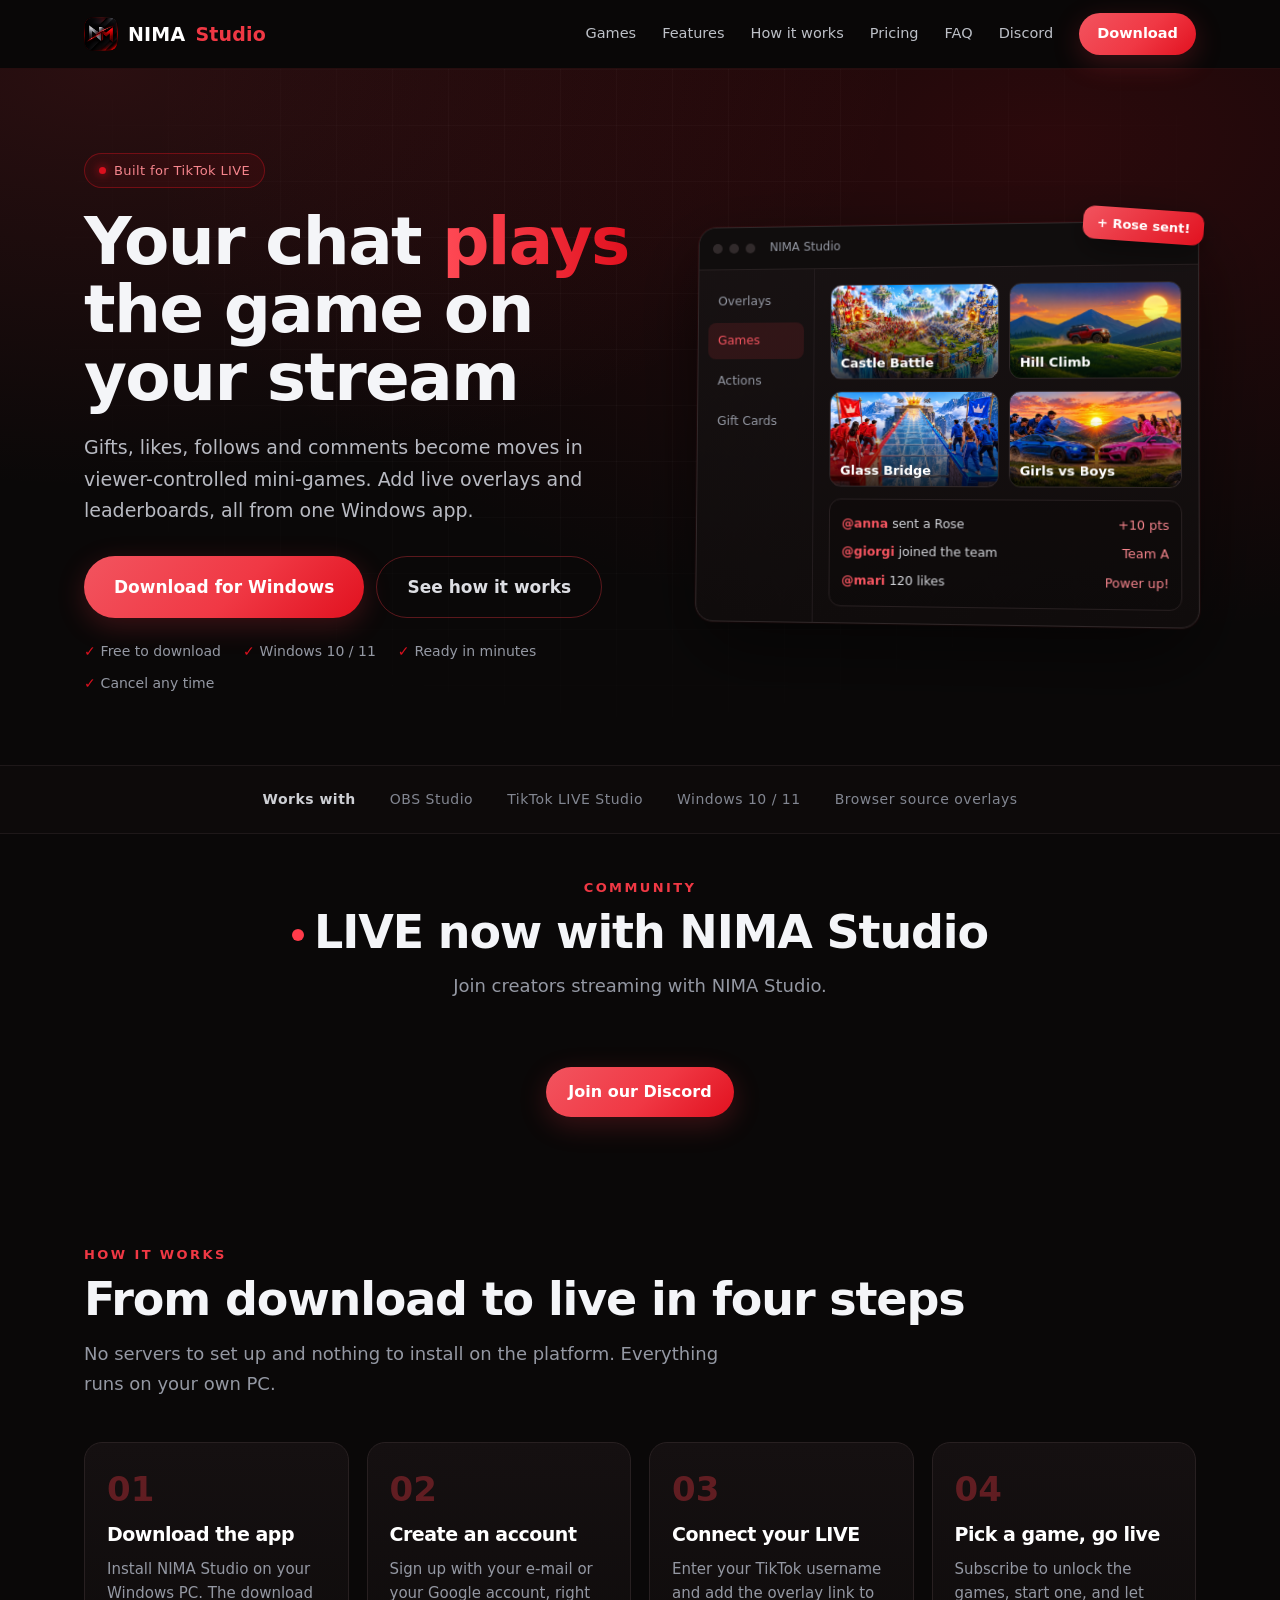
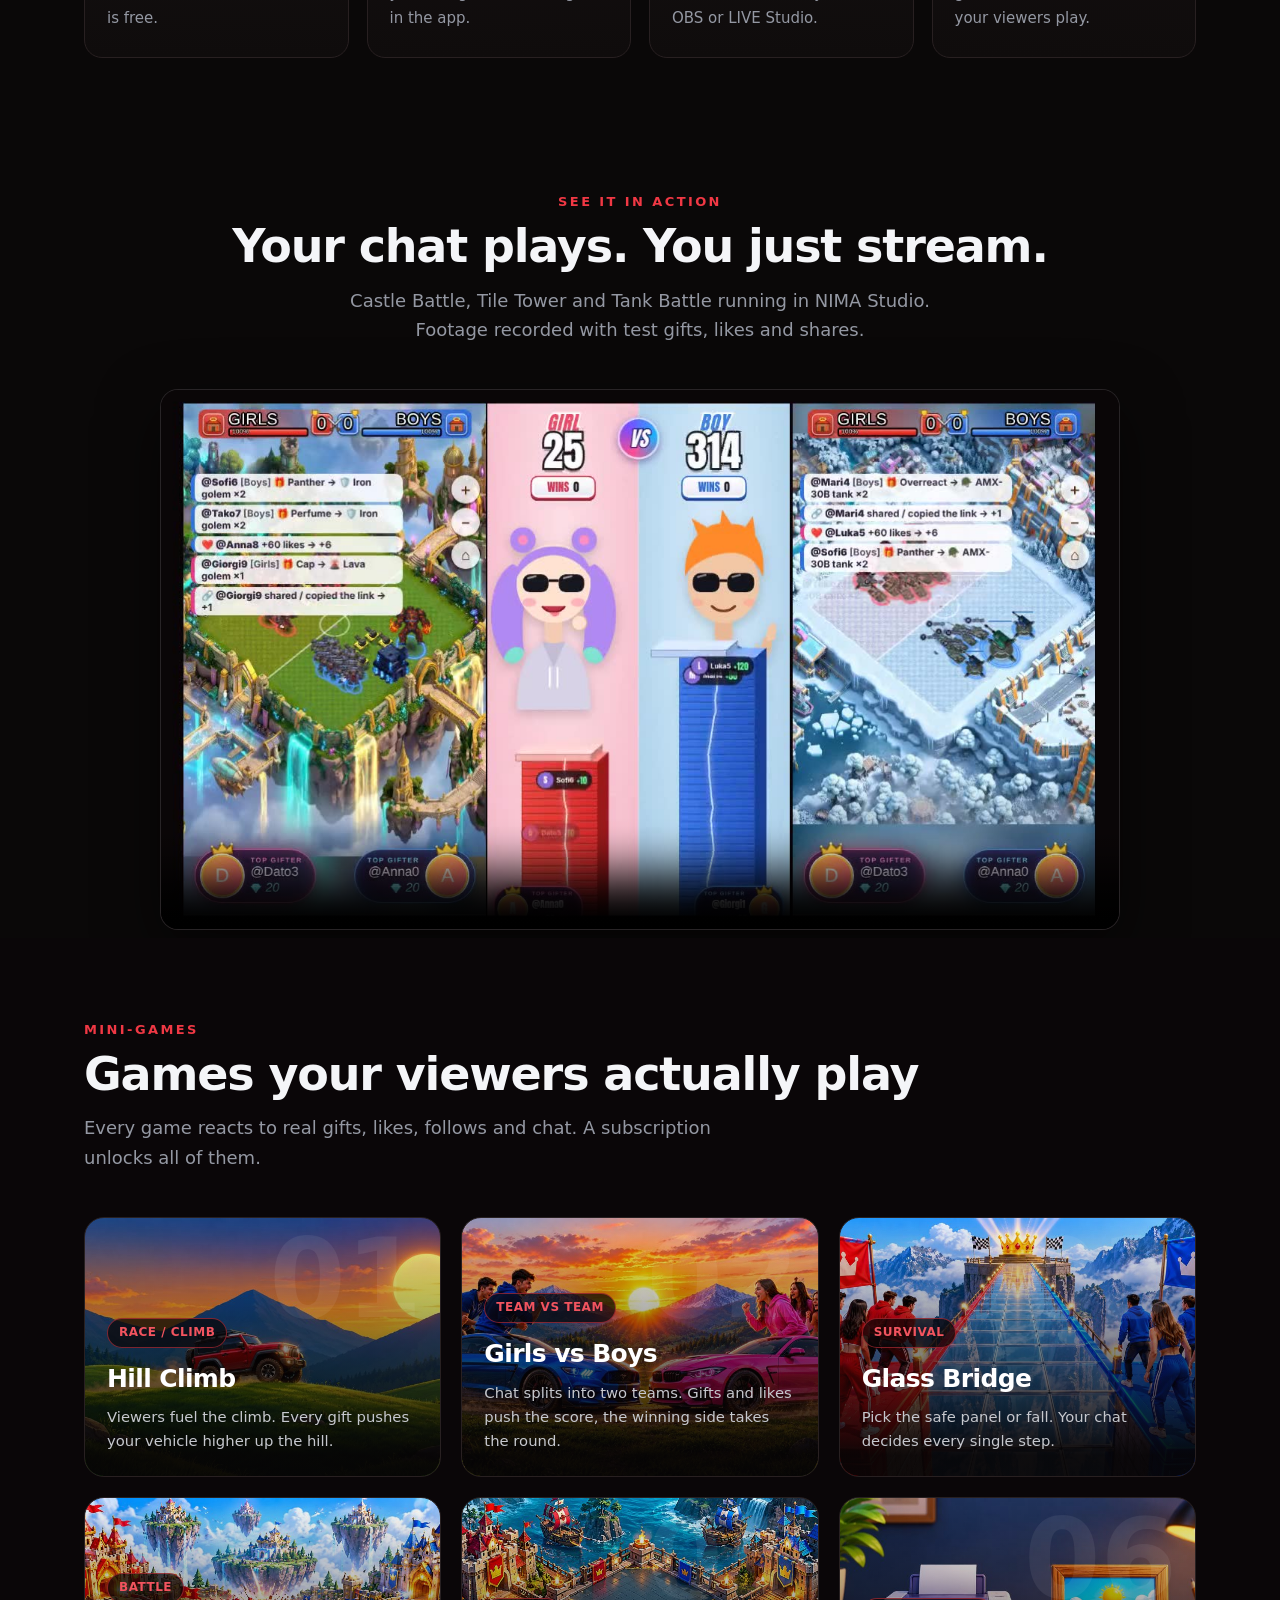
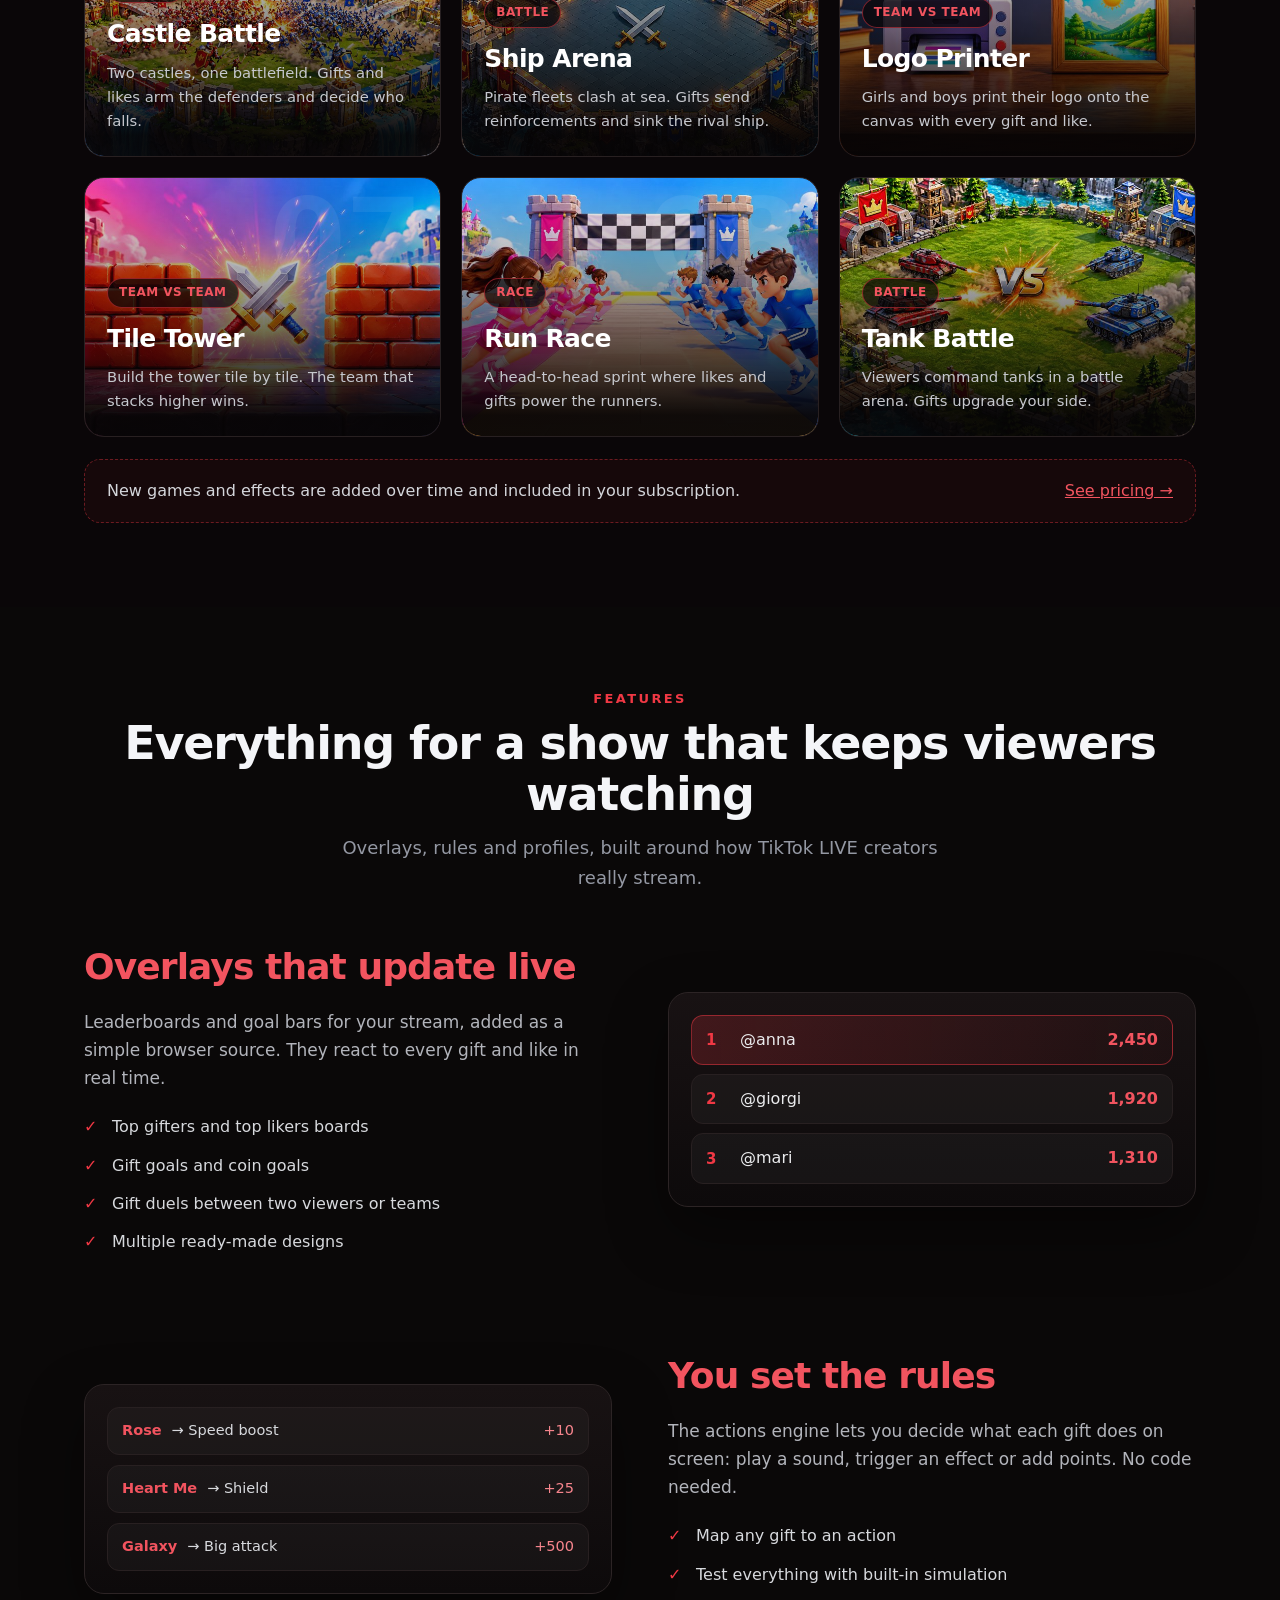
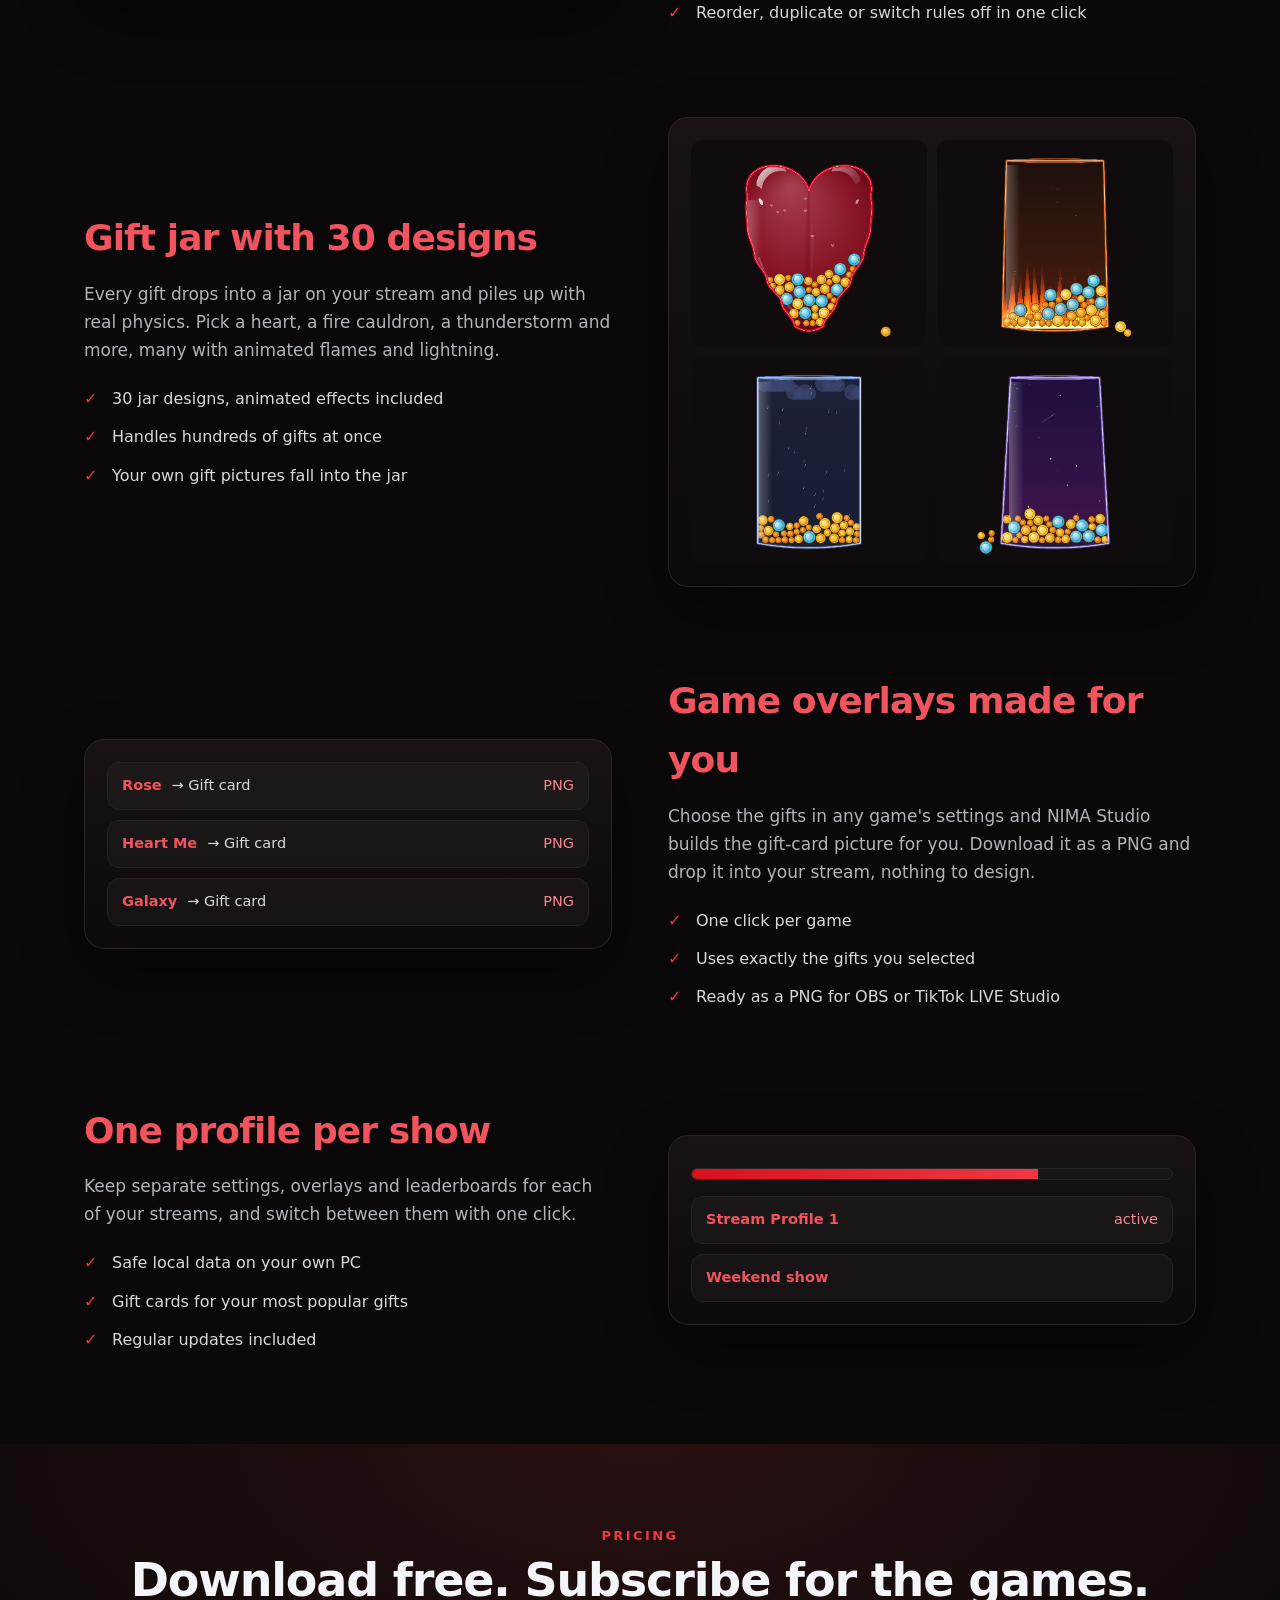
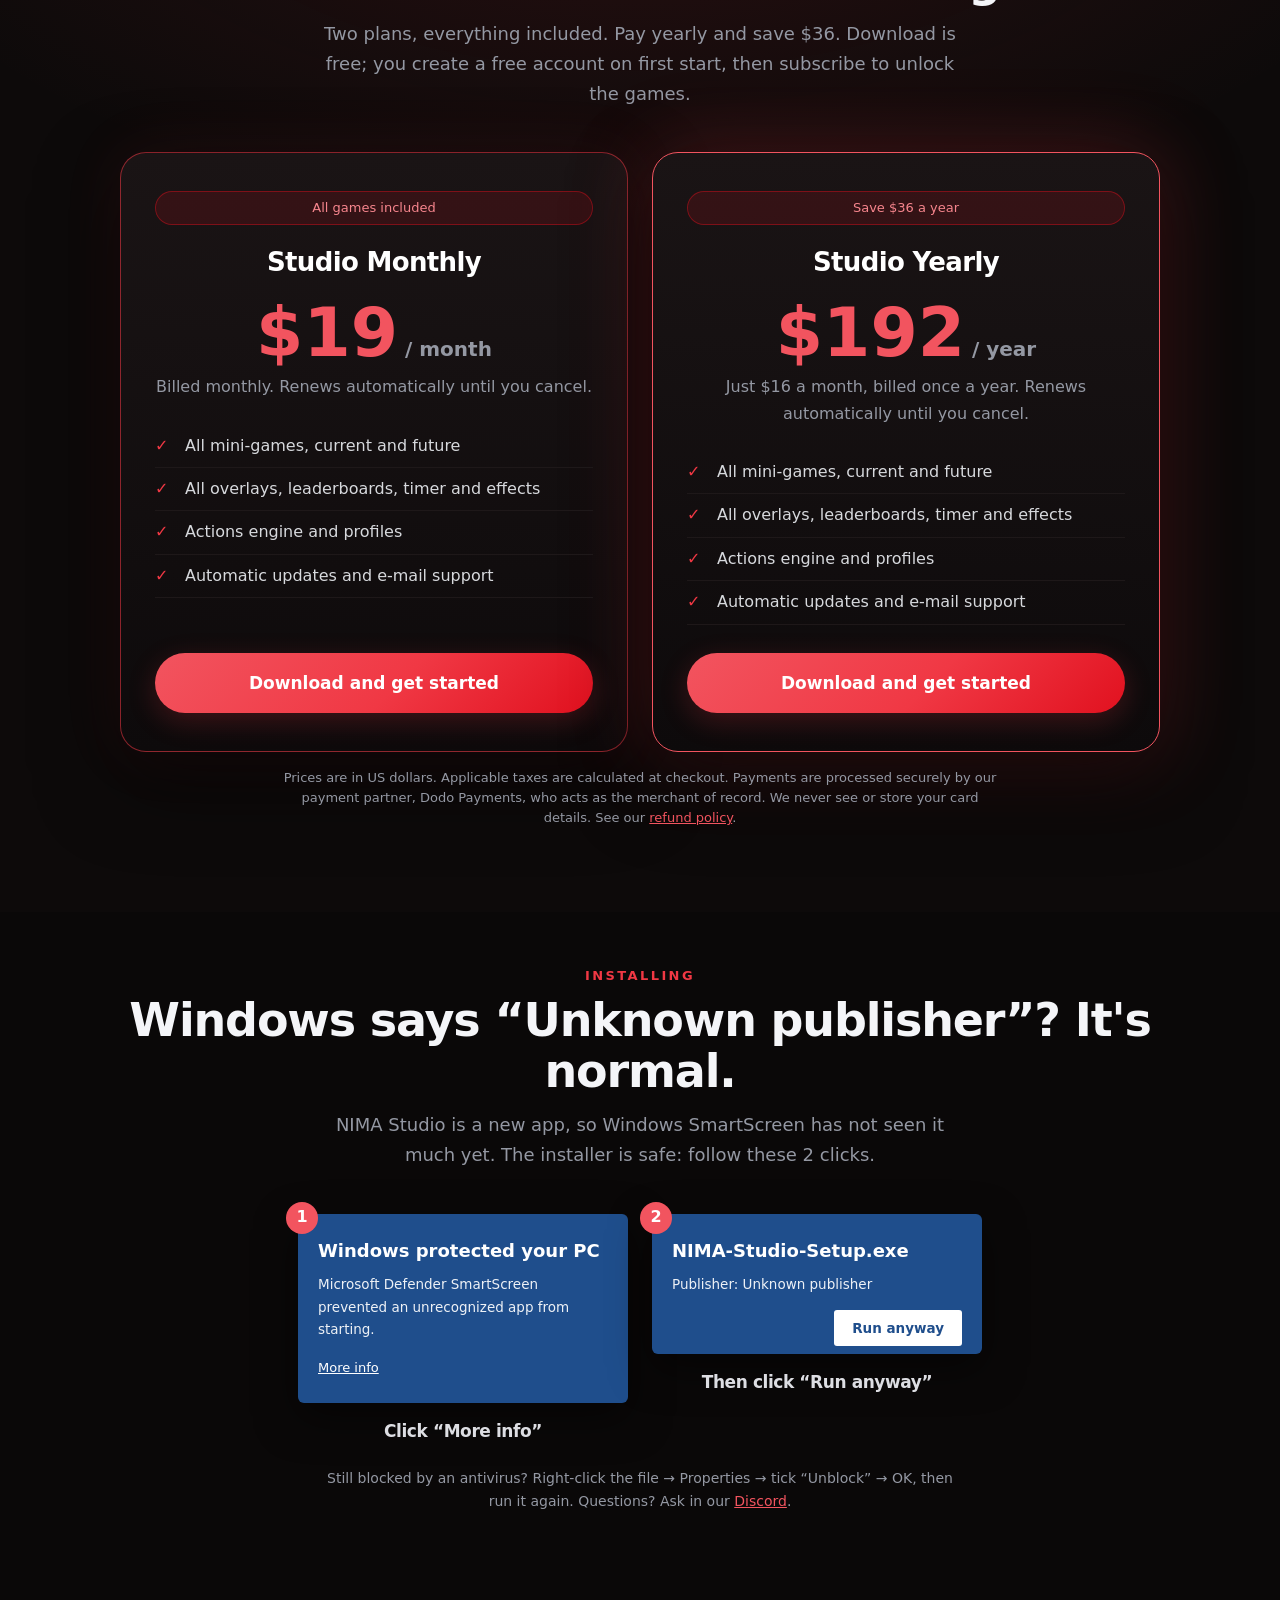
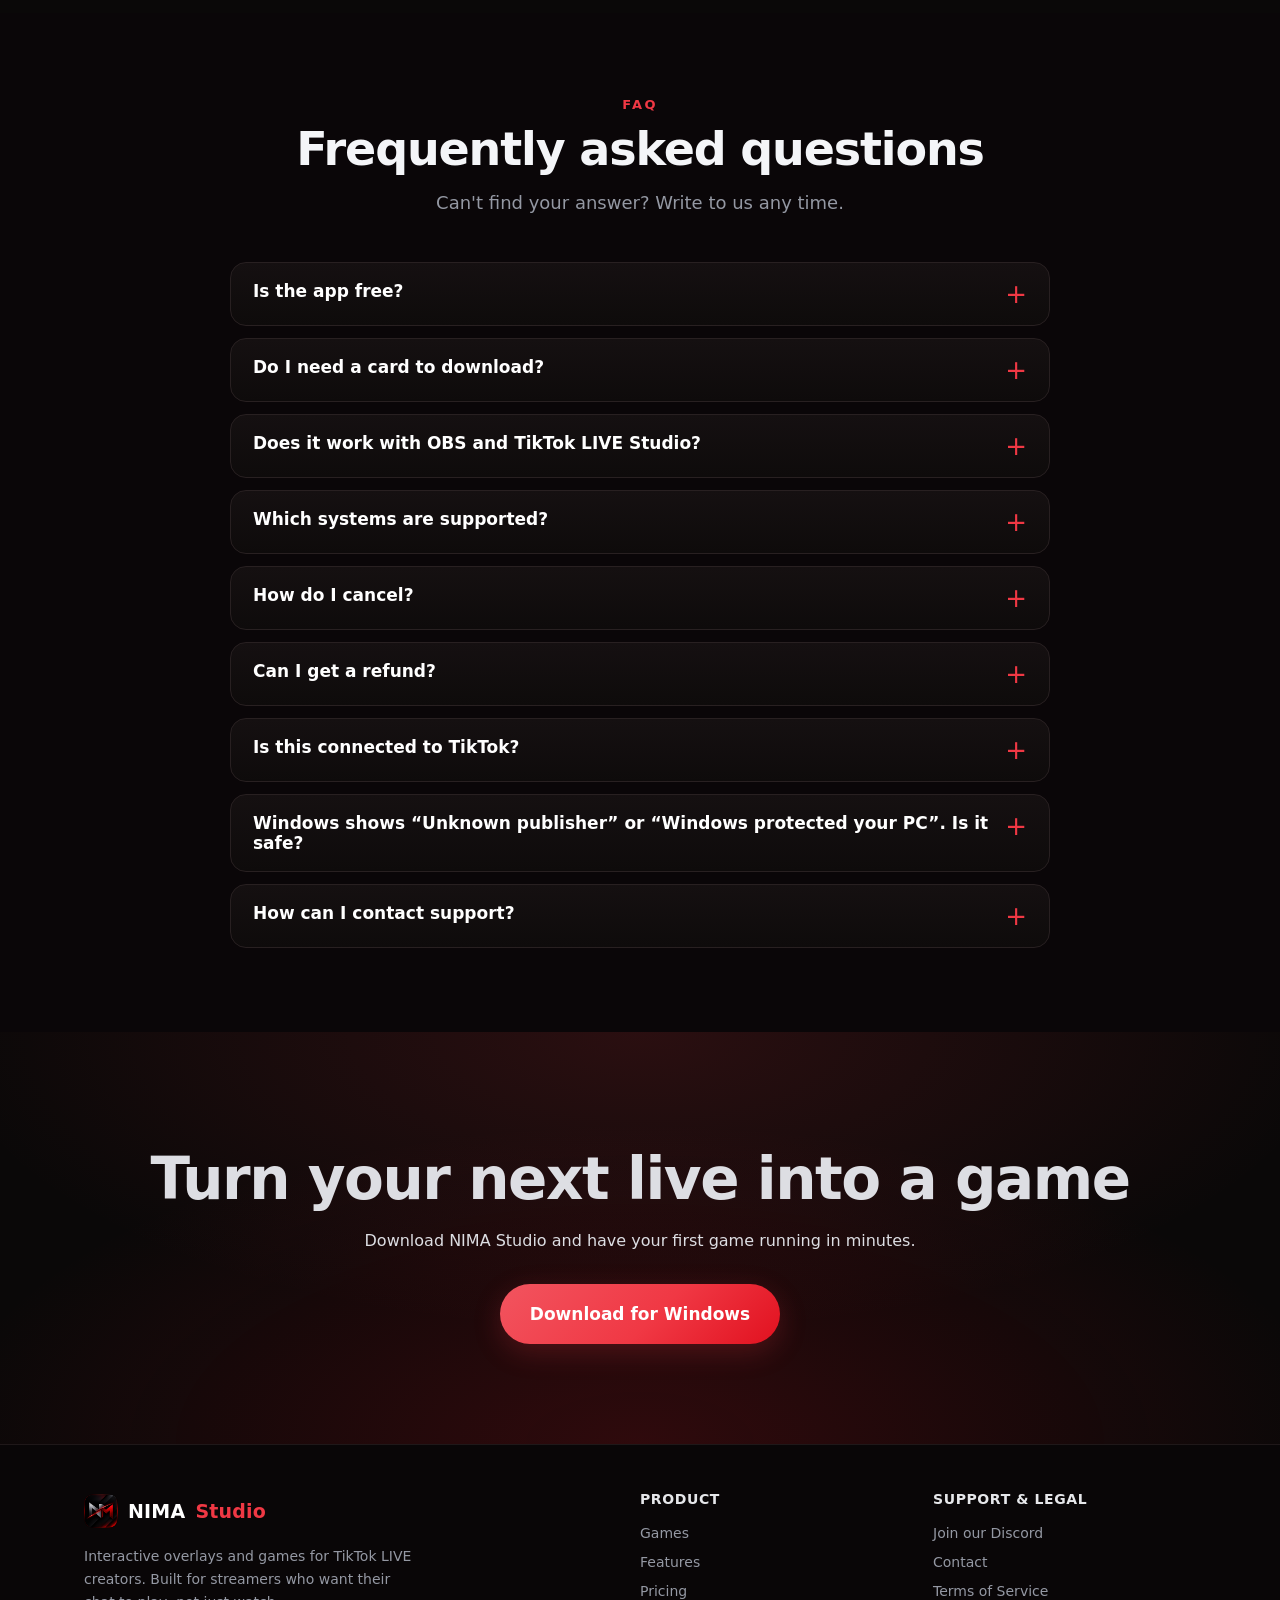
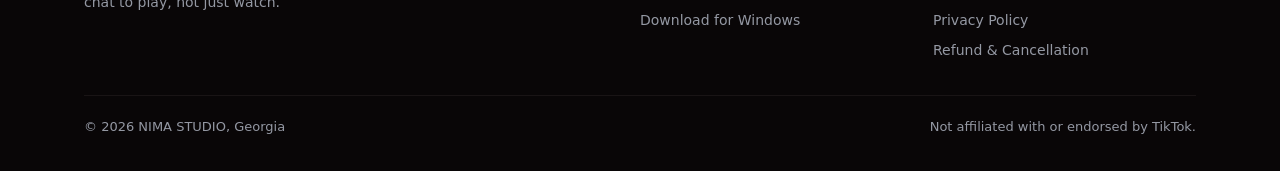
==== index.html @ 59c121f3 "Initial site Co-Authored-By: Claude Sonnet 5.5 <noreply@anthropic.com> Claude-Session: https://claud" ====
<!doctype html><html lang="en"><head><meta charset="utf-8"><meta name="viewport" content="width=device-width,initial-scale=1"><title>NIMA Studio – Interactive games and overlays for TikTok LIVE</title><link rel="icon" type="image/png" sizes="32x32" href="img/favicon-32.png"><link rel="apple-touch-icon" href="img/apple-touch-icon.png"><meta property="og:image" content="https://nima-studio.live/img/logo.png"><meta name="description" content="NIMA Studio is a Windows app for TikTok LIVE creators: viewer-controlled mini-games, stream overlays and an actions engine. Free to download, $19 per month or $192 per year for the games."><meta property="og:type" content="website"><meta property="og:url" content="https://nima-studio.live/"><meta name="twitter:card" content="summary_large_image"><link rel="canonical" href="https://nima-studio.live/"><meta property="og:title" content="NIMA Studio – Interactive games for TikTok LIVE"><meta property="og:description" content="Your chat controls the game. Mini-games, overlays and actions for TikTok LIVE."><link rel="stylesheet" href="style.css"></head><body>
<header class="top"><div class="wrap"><a class="brand" href="index.html"><img class="blogo" src="img/logo.png" alt="NIMA Studio">NIMA <b>Studio</b></a><nav><a href="index.html#games">Games</a><a href="index.html#features">Features</a><a href="index.html#how">How it works</a><a href="index.html#pricing">Pricing</a><a href="index.html#faq">FAQ</a><a href="https://discord.gg/Aeg2qDbS" target="_blank" rel="noopener">Discord</a><a class="cta" href="download/NIMA-Studio-Setup.exe" download>Download</a></nav></div></header>
<div class="hero"><div class="wrap"><div><span class="eyebrow">Built for TikTok LIVE</span><h1>Your chat <em>plays</em> the game on your stream</h1><p class="lead">Gifts, likes, follows and comments become moves in viewer-controlled mini-games. Add live overlays and leaderboards, all from one Windows app.</p><div class="ctas"><a class="btn lg" href="download/NIMA-Studio-Setup.exe" download>Download for Windows</a><a class="btn ghost lg" href="#how">See how it works</a></div><div class="trust"><span>Free to download</span><span>Windows 10 / 11</span><span>Ready in minutes</span><span>Cancel any time</span></div></div>
<div style="position:relative"><span class="float">+ Rose sent!</span><div class="mock"><div class="bar"><b></b><b></b><b></b><span>NIMA Studio</span></div><div class="body"><div class="side"><div>Overlays</div><div class="on">Games</div><div>Actions</div><div>Gift Cards</div></div><div class="main"><div class="row"><div class="g" style="background-image:url(img/card_castle.jpg)"><span>Castle Battle</span></div><div class="g" style="background-image:url(img/card_hill.jpg)"><span>Hill Climb</span></div></div><div class="row"><div class="g" style="background-image:url(img/card_glass.jpg)"><span>Glass Bridge</span></div><div class="g" style="background-image:url(img/card_gvb.jpg)"><span>Girls vs Boys</span></div></div><div class="feed"><p><span><b>@anna</b> sent a Rose</span><em>+10 pts</em></p><p><span><b>@giorgi</b> joined the team</span><em>Team A</em></p><p><span><b>@mari</b> 120 likes</span><em>Power up!</em></p></div></div></div></div></div></div></div>
<div class="strip"><div class="wrap"><b>Works with</b><span>OBS Studio</span><span>TikTok LIVE Studio</span><span>Windows 10 / 11</span><span>Browser source overlays</span></div></div>
<section id="live" style="padding:46px 0"><div class="wrap center"><div class="kick">Community</div><h2><span class="ldot"></span>LIVE now with NIMA Studio</h2><p class="sub" id="liveSum">Checking who is streaming…</p><div class="lvlist" id="liveList"></div><a class="btn" href="https://discord.gg/Aeg2qDbS" target="_blank" rel="noopener" style="margin-top:22px">Join our Discord</a></div></section>
<script>(function(){var A='https://nima-api.netlify.app/api/live',S=document.getElementById('liveSum'),L=document.getElementById('liveList');function esc(t){return String(t).replace(/[&<>"]/g,function(c){return{'&':'&amp;','<':'&lt;','>':'&gt;','"':'&quot;'}[c]})}
function load(){fetch(A).then(function(r){return r.json()}).then(function(j){if(!j||!j.ok)throw 0;var n=j.count;S.textContent=n?(n+(n==1?' streamer is':' streamers are')+' LIVE right now · '+j.viewers.toLocaleString()+' viewers watching'):'Nobody is live at this moment. Be the first!';L.innerHTML=j.streamers.map(function(s){return '<a class="lv" target="_blank" rel="noopener" href="https://www.tiktok.com/@'+encodeURIComponent(s.name)+'/live"><b>@'+esc(s.name)+'</b><span><i></i>'+s.viewers.toLocaleString()+' watching</span><em>Watch LIVE →</em></a>'}).join('')}).catch(function(){S.textContent='Join creators streaming with NIMA Studio.';L.innerHTML=''})}
load();setInterval(load,60000)})();</script>
<section id="how"><div class="wrap"><div class="kick">How it works</div><h2>From download to live in four steps</h2><p class="sub">No servers to set up and nothing to install on the platform. Everything runs on your own PC.</p><div class="steps"><div class="step"><h3>Download the app</h3><p>Install NIMA Studio on your Windows PC. The download is free.</p></div><div class="step"><h3>Create an account</h3><p>Sign up with your e-mail or your Google account, right in the app.</p></div><div class="step"><h3>Connect your LIVE</h3><p>Enter your TikTok username and add the overlay link to OBS or LIVE Studio.</p></div><div class="step"><h3>Pick a game, go live</h3><p>Subscribe to unlock the games, start one, and let your viewers play.</p></div></div></div></section>
<section id="demo" style="padding:52px 0 8px"><div class="wrap center"><div class="kick">See it in action</div><h2>Your chat plays. You just stream.</h2><p class="sub">Castle Battle, Tile Tower and Tank Battle running in NIMA Studio. Footage recorded with test gifts, likes and shares.</p>
<div class="demov"><video id="demoV" muted loop playsinline preload="none" poster="img/demo_poster.jpg" aria-label="NIMA Studio games in action"><source src="img/demo.mp4" type="video/mp4"></video></div></div></section>
<script>(function(){var v=document.getElementById('demoV');if(!v)return;if(!('IntersectionObserver' in window)){v.controls=true;return}
var io=new IntersectionObserver(function(e){e.forEach(function(x){if(x.isIntersecting){v.play().catch(function(){v.controls=true})}else v.pause()})},{threshold:.35});io.observe(v)})();</script>
<section id="games" style="background:#0a0608"><div class="wrap"><div class="kick">Mini-games</div><h2>Games your viewers actually play</h2><p class="sub">Every game reacts to real gifts, likes, follows and chat. A subscription unlocks all of them.</p><div class="games"><article class="game" style="background-image:url(img/card_hill.jpg)"><span class="big">01</span><div class="in"><span class="tag">RACE / CLIMB</span><h3>Hill Climb</h3><p>Viewers fuel the climb. Every gift pushes your vehicle higher up the hill.</p></div></article><article class="game" style="background-image:url(img/card_gvb.jpg)"><span class="big">02</span><div class="in"><span class="tag">TEAM VS TEAM</span><h3>Girls vs Boys</h3><p>Chat splits into two teams. Gifts and likes push the score, the winning side takes the round.</p></div></article><article class="game" style="background-image:url(img/card_glass.jpg)"><span class="big">03</span><div class="in"><span class="tag">SURVIVAL</span><h3>Glass Bridge</h3><p>Pick the safe panel or fall. Your chat decides every single step.</p></div></article><article class="game" style="background-image:url(img/card_castle.jpg)"><span class="big">04</span><div class="in"><span class="tag">BATTLE</span><h3>Castle Battle</h3><p>Two castles, one battlefield. Gifts and likes arm the defenders and decide who falls.</p></div></article><article class="game" style="background-image:url(img/card_ship.jpg)"><span class="big">05</span><div class="in"><span class="tag">BATTLE</span><h3>Ship Arena</h3><p>Pirate fleets clash at sea. Gifts send reinforcements and sink the rival ship.</p></div></article><article class="game" style="background-image:url(img/card_printer.jpg)"><span class="big">06</span><div class="in"><span class="tag">TEAM VS TEAM</span><h3>Logo Printer</h3><p>Girls and boys print their logo onto the canvas with every gift and like.</p></div></article><article class="game" style="background-image:url(img/card_tile.jpg)"><span class="big">07</span><div class="in"><span class="tag">TEAM VS TEAM</span><h3>Tile Tower</h3><p>Build the tower tile by tile. The team that stacks higher wins.</p></div></article><article class="game" style="background-image:url(img/card_run.jpg)"><span class="big">08</span><div class="in"><span class="tag">RACE</span><h3>Run Race</h3><p>A head-to-head sprint where likes and gifts power the runners.</p></div></article><article class="game" style="background-image:url(img/card_tank.jpg)"><span class="big">09</span><div class="in"><span class="tag">BATTLE</span><h3>Tank Battle</h3><p>Viewers command tanks in a battle arena. Gifts upgrade your side.</p></div></article></div><div class="note-b"><span>New games and effects are added over time and included in your subscription.</span><a href="#pricing">See pricing →</a></div></div></section>
<section id="features"><div class="wrap"><div class="center"><div class="kick">Features</div><h2>Everything for a show that keeps viewers watching</h2><p class="sub">Overlays, rules and profiles, built around how TikTok LIVE creators really stream.</p></div>
<div class="split"><div><h3>Overlays that update live</h3><p>Leaderboards and goal bars for your stream, added as a simple browser source. They react to every gift and like in real time.</p><ul class="ticks"><li>Top gifters and top likers boards</li><li>Gift goals and coin goals</li><li>Gift duels between two viewers or teams</li><li>Multiple ready-made designs</li></ul></div><div class="vis"><div class="lb"><div><i>1</i><span>@anna</span><b>2,450</b></div><div><i>2</i><span>@giorgi</span><b>1,920</b></div><div><i>3</i><span>@mari</span><b>1,310</b></div></div></div></div>
<div class="split rev"><div><h3>You set the rules</h3><p>The actions engine lets you decide what each gift does on screen: play a sound, trigger an effect or add points. No code needed.</p><ul class="ticks"><li>Map any gift to an action</li><li>Test everything with built-in simulation</li><li>Reorder, duplicate or switch rules off in one click</li></ul></div><div class="vis"><div class="rules"><div><em>Rose</em> → Speed boost<u>+10</u></div><div><em>Heart Me</em> → Shield<u>+25</u></div><div><em>Galaxy</em> → Big attack<u>+500</u></div></div></div></div>
<div class="split"><div><h3>Gift jar with 30 designs</h3><p>Every gift drops into a jar on your stream and piles up with real physics. Pick a heart, a fire cauldron, a thunderstorm and more, many with animated flames and lightning.</p><ul class="ticks"><li>30 jar designs, animated effects included</li><li>Handles hundreds of gifts at once</li><li>Your own gift pictures fall into the jar</li></ul></div><div class="vis"><div class="jars"><img src="img/jar_heart.png" alt="Heart gift jar"><img src="img/jar_inferno.png" alt="Inferno gift jar"><img src="img/jar_storm.png" alt="Thunderstorm gift jar"><img src="img/jar_galaxy.png" alt="Galaxy gift jar"></div></div></div>
<div class="split rev"><div><h3>Game overlays made for you</h3><p>Choose the gifts in any game's settings and NIMA Studio builds the gift-card picture for you. Download it as a PNG and drop it into your stream, nothing to design.</p><ul class="ticks"><li>One click per game</li><li>Uses exactly the gifts you selected</li><li>Ready as a PNG for OBS or TikTok LIVE Studio</li></ul></div><div class="vis"><div class="rules"><div><em>Rose</em> → Gift card<u>PNG</u></div><div><em>Heart Me</em> → Gift card<u>PNG</u></div><div><em>Galaxy</em> → Gift card<u>PNG</u></div></div></div></div>
<div class="split"><div><h3>One profile per show</h3><p>Keep separate settings, overlays and leaderboards for each of your streams, and switch between them with one click.</p><ul class="ticks"><li>Safe local data on your own PC</li><li>Gift cards for your most popular gifts</li><li>Regular updates included</li></ul></div><div class="vis"><div class="bar2"><i></i></div><div class="rules"><div><em>Stream Profile 1</em><u>active</u></div><div><em>Weekend show</em></div></div></div></div></div></section>
<section id="pricing"><div class="wrap center"><div class="kick">Pricing</div><h2>Download free. Subscribe for the games.</h2><p class="sub">Two plans, everything included. Pay yearly and save $36. Download is free; you create a free account on first start, then subscribe to unlock the games.</p><div class="plans"><div class="price"><span class="pill">All games included</span><h3>Studio Monthly</h3><div class="amt">$19<small> / month</small></div><p style="color:var(--mut)">Billed monthly. Renews automatically until you cancel.</p><ul><li>All mini-games, current and future</li><li>All overlays, leaderboards, timer and effects</li><li>Actions engine and profiles</li><li>Automatic updates and e-mail support</li></ul><a class="btn lg" href="download/NIMA-Studio-Setup.exe" download style="width:100%;justify-content:center">Download and get started</a></div><div class="price best"><span class="pill">Save $36 a year</span><h3>Studio Yearly</h3><div class="amt">$192<small> / year</small></div><p style="color:var(--mut)">Just $16 a month, billed once a year. Renews automatically until you cancel.</p><ul><li>All mini-games, current and future</li><li>All overlays, leaderboards, timer and effects</li><li>Actions engine and profiles</li><li>Automatic updates and e-mail support</li></ul><a class="btn lg" href="download/NIMA-Studio-Setup.exe" download style="width:100%;justify-content:center">Download and get started</a></div></div><p class="fine" style="max-width:720px;margin:22px auto 0">Prices are in US dollars. Applicable taxes are calculated at checkout. Payments are processed securely by our payment partner, Dodo Payments, who acts as the merchant of record. We never see or store your card details. See our <a href="refund.html">refund policy</a>.</p></div></div></section>
<section id="smartscreen" style="padding:56px 0"><div class="wrap center"><div class="kick">Installing</div><h2>Windows says “Unknown publisher”? It's normal.</h2><p class="sub">NIMA Studio is a new app, so Windows SmartScreen has not seen it much yet. The installer is safe: follow these 2 clicks.</p>
<div class="ssg"><div class="ssb"><div class="ssn">1</div><div class="ssw"><b>Windows protected your PC</b><p>Microsoft Defender SmartScreen prevented an unrecognized app from starting.</p><span class="ssl">More info</span></div><h3>Click “More info”</h3></div>
<div class="ssb"><div class="ssn">2</div><div class="ssw"><b>NIMA-Studio-Setup.exe</b><p>Publisher: Unknown publisher</p><span class="ssbtn">Run anyway</span></div><h3>Then click “Run anyway”</h3></div></div>
<p class="sub" style="font-size:14px;margin-top:22px">Still blocked by an antivirus? Right-click the file → Properties → tick “Unblock” → OK, then run it again. Questions? Ask in our <a href="https://discord.gg/Aeg2qDbS" target="_blank" rel="noopener">Discord</a>.</p></div></section>
<section id="faq" style="background:#0a0608"><div class="wrap"><div class="center"><div class="kick">FAQ</div><h2>Frequently asked questions</h2><p class="sub">Can't find your answer? Write to us any time.</p></div><div class="faq">
<details><summary>Is the app free?</summary><p>Downloading and installing NIMA Studio is free. The games unlock with a subscription: $19 per month, or $192 per year (just $16 a month).</p></details>
<details><summary>Do I need a card to download?</summary><p>No. You only enter payment details when you decide to subscribe.</p></details>
<details><summary>Does it work with OBS and TikTok LIVE Studio?</summary><p>Yes. Overlays are added as a browser source in OBS or TikTok LIVE Studio using a link from the app.</p></details>
<details><summary>Which systems are supported?</summary><p>NIMA Studio is a desktop app for Windows 10 and 11 (64-bit).</p></details>
<details><summary>How do I cancel?</summary><p>You can cancel at any time. Your access continues until the end of the period you have paid for. See the <a href="refund.html">refund and cancellation policy</a>.</p></details>
<details><summary>Can I get a refund?</summary><p>Yes, within 7 days of your first payment, as described in our refund policy.</p></details>
<details><summary>Is this connected to TikTok?</summary><p>NIMA Studio is an independent product and is not affiliated with or endorsed by TikTok.</p></details>
<details><summary>Windows shows “Unknown publisher” or “Windows protected your PC”. Is it safe?</summary><p>Yes. The app is new and not yet widely downloaded, so SmartScreen shows this for every new program. Click <b>More info</b>, then <b>Run anyway</b>.</p></details>
<details><summary>How can I contact support?</summary><p>E-mail us at <a href="mailto:nchubabria5@gmail.com">nchubabria5@gmail.com</a> or use the <a href="contact.html">contact page</a>, or ask in our <a href="https://discord.gg/Aeg2qDbS" target="_blank" rel="noopener">Discord community</a>.</p></details>
</div></div></section>
<div class="final"><div class="wrap"><h2>Turn your next live into a game</h2><p class="sub">Download NIMA Studio and have your first game running in minutes.</p><a class="btn lg" href="download/NIMA-Studio-Setup.exe" download>Download for Windows</a></div></div>
<footer><div class="wrap"><div class="cols"><div><a class="brand" href="index.html"><img class="blogo" src="img/logo.png" alt="NIMA Studio">NIMA <b>Studio</b></a><p style="max-width:340px;margin:14px 0 0">Interactive overlays and games for TikTok LIVE creators. Built for streamers who want their chat to play, not just watch.</p></div><div><h4>Product</h4><a href="index.html#games">Games</a><a href="index.html#features">Features</a><a href="index.html#pricing">Pricing</a><a href="download/NIMA-Studio-Setup.exe" download>Download for Windows</a></div><div><h4>Support &amp; legal</h4><a href="https://discord.gg/Aeg2qDbS" target="_blank" rel="noopener">Join our Discord</a><a href="contact.html">Contact</a><a href="terms.html">Terms of Service</a><a href="privacy.html">Privacy Policy</a><a href="refund.html">Refund &amp; Cancellation</a></div></div><div class="legal"><span>© 2026 NIMA STUDIO, Georgia</span><span>Not affiliated with or endorsed by TikTok.</span></div></div></footer></body></html>
---- style.css ----
:root{--bg:#0a0808;--bg2:#100c0d;--card:#130f10;--bd:#282021;--tx:#dddee3;--mut:#9498a3;--gold:#f03844;--gold2:#f2545f;--gold3:#e1111f;--em:#d9101e}
*{box-sizing:border-box}html{scroll-behavior:smooth}
body{margin:0;background:var(--bg);color:var(--tx);font:16px/1.65 'Inter',system-ui,-apple-system,Segoe UI,Roboto,sans-serif;-webkit-font-smoothing:antialiased}
a{color:var(--gold2)}a:hover{color:#ffffff}
img{max-width:100%;display:block}
.wrap{max-width:1160px;margin:0 auto;padding:0 24px}
h1,h2,h3{font-family:'Inter','Segoe UI',system-ui,-apple-system,Roboto,sans-serif;letter-spacing:-.025em;font-weight:800;margin:0}
/* header */
header.top{position:sticky;top:0;z-index:50;background:rgba(10,8,8,.82);backdrop-filter:blur(12px);border-bottom:1px solid rgba(240,56,68,.12)}
header.top .wrap{display:flex;align-items:center;gap:26px;height:68px}
.brand{display:flex;align-items:center;gap:10px;font:800 19px 'Inter','Segoe UI',system-ui,-apple-system,Roboto,sans-serif;color:#ffffff;text-decoration:none;letter-spacing:.2px}
.brand i{width:30px;height:30px;border-radius:9px;background:linear-gradient(135deg,var(--gold2),var(--gold3));display:grid;place-items:center;color:#ffffff;font:900 16px 'Inter','Segoe UI',system-ui,-apple-system,Roboto,sans-serif;font-style:normal;box-shadow:0 0 18px rgba(240,56,68,.35)}
.brand b{color:var(--gold)}
nav{margin-left:auto;display:flex;align-items:center;gap:26px;font-size:14.5px}
nav a{color:#bdc0c7;text-decoration:none}nav a:hover{color:#ffffff}
nav a.cta,.btn{display:inline-flex;align-items:center;gap:8px;padding:12px 22px;border-radius:999px;background:linear-gradient(135deg,var(--gold2),var(--gold) 55%,var(--gold3));color:#ffffff;font-weight:700;text-decoration:none;border:0;box-shadow:0 8px 28px rgba(240,56,68,.22);transition:transform .15s,box-shadow .15s}
nav a.cta{padding:9px 18px;color:#ffffff}
.btn:hover,nav a.cta:hover{transform:translateY(-2px);box-shadow:0 12px 34px rgba(240,56,68,.34);color:#ffffff}
.btn.ghost{background:transparent;border:1px solid rgba(240,56,68,.35);color:var(--tx);box-shadow:none}
.btn.ghost:hover{background:rgba(240,56,68,.08);color:#ffffff}
.btn.lg{padding:16px 30px;font-size:17px}
/* hero */
.hero{position:relative;overflow:hidden;padding:84px 0 70px;background:radial-gradient(900px 500px at 82% 10%,rgba(217,16,30,.16),transparent),radial-gradient(800px 420px at 8% 0%,rgba(240,56,68,.14),transparent)}
.hero:before{content:"";position:absolute;inset:0;background-image:linear-gradient(rgba(255,255,255,.025) 1px,transparent 1px),linear-gradient(90deg,rgba(255,255,255,.025) 1px,transparent 1px);background-size:56px 56px;mask-image:radial-gradient(ellipse at 50% 30%,#000000 30%,transparent 75%);-webkit-mask-image:radial-gradient(ellipse at 50% 30%,#000000 30%,transparent 75%)}
.hero .wrap{position:relative;display:grid;grid-template-columns:1.05fr .95fr;gap:48px;align-items:center}
.eyebrow{display:inline-flex;align-items:center;gap:8px;padding:6px 14px;border:1px solid rgba(217,16,30,.4);background:rgba(217,16,30,.08);border-radius:999px;font-size:13px;color:#f6858d;letter-spacing:.4px;margin-bottom:20px}
.eyebrow:before{content:"";width:7px;height:7px;border-radius:50%;background:var(--em);box-shadow:0 0 10px var(--em)}
.hero h1{font-size:clamp(38px,5.6vw,66px);line-height:1.03;color:#f4f5f8;margin-bottom:20px}
.hero h1 em{font-style:normal;background:linear-gradient(180deg,var(--gold2),var(--gold3));-webkit-background-clip:text;background-clip:text;color:transparent}
.hero p.lead{font-size:19px;color:#b8bac2;max-width:560px;margin:0 0 30px}
.hero .ctas{display:flex;flex-wrap:wrap;gap:12px;margin-bottom:22px}
.trust{display:flex;flex-wrap:wrap;gap:8px 22px;color:var(--mut);font-size:14px}
.trust span:before{content:"✓ ";color:var(--em);font-weight:800}
/* app mock */
.mock{position:relative;border-radius:18px;border:1px solid #302829;background:linear-gradient(180deg,#181213,#100c0c);box-shadow:0 30px 80px rgba(0,0,0,.55),0 0 0 1px rgba(240,56,68,.08);overflow:hidden;transform:perspective(1400px) rotateY(-6deg) rotateX(2deg)}
.mock .bar{display:flex;align-items:center;gap:7px;padding:11px 14px;background:#100d0d;border-bottom:1px solid #282021;font-size:12px;color:var(--mut)}
.mock .bar b{width:10px;height:10px;border-radius:50%;background:#312a2b}.mock .bar span{margin-left:8px}
.mock .body{display:grid;grid-template-columns:120px 1fr;min-height:330px}
.mock .side{padding:14px 10px;border-right:1px solid #231c1e;font-size:12.5px;color:var(--mut)}
.mock .side div{padding:8px 10px;border-radius:8px;margin-bottom:4px}.mock .side .on{background:rgba(240,56,68,.12);color:var(--gold2)}
.mock .main{padding:16px}
.mock .row{display:grid;grid-template-columns:1fr 1fr;gap:10px;margin-bottom:12px}
.g{position:relative;height:96px;border-radius:12px;overflow:hidden;border:1px solid #302829;background-size:cover;background-position:center}
.g:after{content:"";position:absolute;inset:0;background:linear-gradient(0deg,rgba(0,0,0,.75),transparent 70%)}
.g span{position:absolute;left:10px;bottom:8px;z-index:2;font:700 13px 'Inter','Segoe UI',system-ui,-apple-system,Roboto,sans-serif;color:#ffffff}
.g.lock:before{content:"";position:absolute;inset:0;z-index:1;backdrop-filter:blur(2px);background:rgba(7,5,6,.35)}
.feed{border:1px solid #282021;border-radius:12px;padding:10px 12px;background:rgba(0,0,0,.18);font-size:12.5px;color:#d4d6db}
.feed p{margin:0;padding:4px 0;display:flex;justify-content:space-between;gap:10px}.feed b{color:var(--gold2)}.feed em{font-style:normal;color:#f6858d}
.float{position:absolute;right:-8px;top:-14px;z-index:3;padding:9px 14px;border-radius:12px;background:linear-gradient(135deg,var(--gold2),var(--gold3));color:#ffffff;font:800 13px system-ui;box-shadow:0 10px 30px rgba(0,0,0,.4);transform:rotate(4deg)}
/* sections */
section{padding:84px 0}
.kick{color:var(--gold);font:700 13px system-ui;letter-spacing:2.4px;text-transform:uppercase;margin-bottom:12px}
section h2{font-size:clamp(30px,4vw,46px);line-height:1.1;color:#f4f5f8;margin-bottom:14px}
section .sub{color:var(--mut);font-size:18px;max-width:640px;margin:0 0 44px}
.center{text-align:center}.center .sub{margin-left:auto;margin-right:auto}
.strip{padding:22px 0;border-block:1px solid #1e1819;background:#0d0a0a}
.strip .wrap{display:flex;flex-wrap:wrap;justify-content:center;gap:12px 34px;color:#828691;font-size:14px;letter-spacing:.5px}
.strip b{color:#cdcfd4;font-weight:600}
/* steps */
.steps{display:grid;grid-template-columns:repeat(4,1fr);gap:18px;counter-reset:s;position:relative}
.step{position:relative;padding:26px 22px;border:1px solid var(--bd);border-radius:18px;background:linear-gradient(180deg,#151011,#0f0c0c)}
.step:before{counter-increment:s;content:counter(s,decimal-leading-zero);display:block;font:800 34px 'Inter','Segoe UI',system-ui,-apple-system,Roboto,sans-serif;color:rgba(240,56,68,.35);margin-bottom:10px}
.step h3{font-size:19px;color:#ffffff;margin-bottom:6px}.step p{margin:0;color:var(--mut);font-size:15px}
/* games */
.games{display:grid;grid-template-columns:repeat(3,1fr);gap:20px}
.game{position:relative;min-height:260px;border-radius:20px;overflow:hidden;border:1px solid var(--bd);display:flex;align-items:flex-end;background-size:cover;background-position:center;transition:transform .25s,border-color .25s}
.game:hover{transform:translateY(-6px);border-color:rgba(240,56,68,.55)}
.game:before{content:"";position:absolute;inset:0;background:linear-gradient(0deg,rgba(6,4,5,.96) 8%,rgba(6,4,5,.35) 60%,transparent)}
.game .in{position:relative;padding:22px}
.tag{display:inline-block;padding:4px 11px;border-radius:999px;background:rgba(10,6,8,.72);border:1px solid rgba(240,56,68,.5);color:var(--gold2);font-size:12px;font-weight:700;letter-spacing:.5px;margin-bottom:10px}
.game h3{font-size:25px;color:#ffffff;margin-bottom:6px}.game p{margin:0;color:#c6c8ce;font-size:14.8px}
.g1{background-image:url(img/castle_bg.jpg)}.g2{background-image:url(img/map.jpg)}
.g3{background:radial-gradient(500px 260px at 70% 20%,rgba(200,205,220,.28),transparent),linear-gradient(160deg,#262a36,#0b0c12 72%)}
.g4{background:radial-gradient(500px 260px at 30% 10%,rgba(240,56,68,.5),transparent),linear-gradient(160deg,#5a2a3c,#1a0f24 75%)}
.g5{background:radial-gradient(500px 260px at 70% 0%,rgba(240,56,68,.35),transparent),linear-gradient(160deg,#2a2d38,#0c0b10 75%)}
.g6{background:radial-gradient(500px 260px at 20% 0%,rgba(217,16,30,.5),transparent),linear-gradient(160deg,#241a1c,#0c0909 75%)}
.games .game .big{position:absolute;right:18px;top:6px;font:900 110px/1 'Inter','Segoe UI',system-ui,-apple-system,Roboto,sans-serif;color:rgba(255,255,255,.07)}
.note-b{margin-top:22px;padding:18px 22px;border:1px dashed rgba(240,56,68,.4);border-radius:16px;color:#d4d6db;background:rgba(240,56,68,.05);display:flex;flex-wrap:wrap;gap:8px 18px;align-items:center;justify-content:space-between}
/* features */
.split{display:grid;grid-template-columns:1fr 1fr;gap:56px;align-items:center;margin-bottom:84px}
.split:last-child{margin-bottom:0}.split.rev .vis{order:-1}
.split h3{font-size:clamp(26px,3vw,36px);color:#f2545f;margin-bottom:12px}
.split p{color:#b2b4bb;font-size:17px;margin:0 0 16px}
.ticks{list-style:none;padding:0;margin:0}.ticks li{padding:6px 0 6px 28px;position:relative;color:#d7d9dd}
.ticks li:before{content:"✓";position:absolute;left:0;color:var(--gold);font-weight:800}
.vis{border:1px solid #2c2425;border-radius:20px;padding:22px;background:linear-gradient(180deg,#181213,#0d0a0b);box-shadow:0 24px 60px rgba(0,0,0,.4)}
.lb{display:grid;gap:9px}
.lb div{display:flex;align-items:center;gap:12px;padding:11px 14px;border-radius:12px;background:rgba(255,255,255,.035);border:1px solid #282021}
.lb div:first-child{background:linear-gradient(90deg,rgba(240,56,68,.2),rgba(240,56,68,.04));border-color:rgba(240,56,68,.5)}
.lb i{font:800 15px 'Inter','Segoe UI',system-ui,-apple-system,Roboto,sans-serif;font-style:normal;color:var(--gold);width:22px}.lb span{flex:1;color:#eaebed}.lb b{color:var(--gold2)}
.bar2{height:12px;border-radius:99px;background:#191415;border:1px solid #2c2425;overflow:hidden;margin:10px 0 16px}.bar2 i{display:block;height:100%;width:72%;background:linear-gradient(90deg,var(--em),var(--gold))}
.rules{display:grid;gap:10px;font-size:14.5px}
.rules div{display:flex;align-items:center;gap:10px;padding:11px 14px;border-radius:12px;border:1px solid #282021;background:rgba(255,255,255,.03);color:#d7d9dd}
.rules em{font-style:normal;color:var(--gold2);font-weight:700}.rules u{text-decoration:none;color:#f6858d;margin-left:auto}
/* pricing */
#pricing{background:radial-gradient(800px 380px at 50% 0%,rgba(240,56,68,.12),transparent),#0d0a0a}
.price{max-width:520px;margin:0 auto;border:1px solid rgba(240,56,68,.55);border-radius:26px;padding:38px 34px;text-align:center;background:linear-gradient(180deg,#1a1415,#0d0a0b);box-shadow:0 30px 80px rgba(0,0,0,.5),0 0 60px rgba(240,56,68,.1)}
.price .pill{display:inline-block;padding:5px 14px;border-radius:99px;background:rgba(217,16,30,.14);border:1px solid rgba(217,16,30,.45);color:#f6858d;font-size:13px;margin-bottom:16px}
.price h3{font-size:26px;color:#ffffff}
.price .amt{font:900 68px/1.1 'Inter','Segoe UI',system-ui,-apple-system,Roboto,sans-serif;color:#f2545f;margin:12px 0 4px}.price .amt small{font:600 20px system-ui;color:var(--mut)}
.price ul{list-style:none;padding:0;margin:24px 0 28px;text-align:left}.price li{padding:8px 0 8px 30px;position:relative;color:#d7d9dd;border-bottom:1px solid #1e1819}
.price li:before{content:"✓";position:absolute;left:0;color:var(--gold);font-weight:800}
.price p{margin:0}.fine{font-size:13px;color:var(--mut);margin-top:16px!important;line-height:1.55}
/* faq */
.faq{max-width:820px;margin:0 auto;display:grid;gap:12px}
.faq details{border:1px solid var(--bd);border-radius:16px;background:linear-gradient(180deg,#151011,#0e0b0b);padding:0 22px}
.faq summary{cursor:pointer;padding:18px 0;font:700 17px 'Inter','Segoe UI',system-ui,-apple-system,Roboto,sans-serif;color:#ffffff;list-style:none;display:flex;justify-content:space-between;gap:12px}
.faq summary::-webkit-details-marker{display:none}.faq summary:after{content:"+";color:var(--gold);font:400 26px/1 system-ui}.faq details[open] summary:after{content:"–"}
.faq details p{margin:0 0 18px;color:#b2b4bb}
/* final */
.final{text-align:center;padding:100px 0;background:radial-gradient(700px 320px at 50% 100%,rgba(217,16,30,.18),transparent),radial-gradient(700px 300px at 50% 0%,rgba(240,56,68,.14),transparent)}
.final h2{font-size:clamp(34px,5vw,58px)}.final .sub{margin:0 auto 30px}
footer{border-top:1px solid #1f1819;padding:46px 0 34px;color:var(--mut);font-size:14px;background:#090607}
footer .cols{display:grid;grid-template-columns:2fr 1fr 1fr;gap:30px;margin-bottom:30px}
footer h4{margin:0 0 12px;color:#e6e7ea;font:700 14px system-ui;letter-spacing:.6px;text-transform:uppercase}
footer a{display:block;color:var(--mut);text-decoration:none;padding:3px 0}footer a:hover{color:#ffffff}
footer .legal{border-top:1px solid #191415;padding-top:20px;display:flex;flex-wrap:wrap;gap:8px 24px;justify-content:space-between;font-size:13px}
/* legal docs (inner pages) */
.doc{padding:60px 24px 80px;max-width:820px;margin:0 auto}.doc h1{color:#f4f5f8;font-size:40px;margin:0 0 6px}.doc h2{font-size:22px;margin:32px 0 8px;color:var(--gold2)}.doc p,.doc li{color:#d2d4d9}.doc .date{color:var(--mut);font-size:14px;margin-bottom:26px}
footer .wrap.simple{display:flex;flex-wrap:wrap;gap:10px 26px}footer .wrap.simple a{display:inline}footer .wrap.simple .r{margin-left:auto}
@media(max-width:980px){.hero .wrap,.split{grid-template-columns:1fr}.split.rev .vis{order:0}.mock{transform:none}.steps{grid-template-columns:1fr 1fr}.games{grid-template-columns:1fr 1fr}footer .cols{grid-template-columns:1fr 1fr}}
@media(max-width:640px){nav a:not(.cta){display:none}.steps,.games,footer .cols{grid-template-columns:1fr}section{padding:60px 0}.hero{padding:50px 0}.mock .body{grid-template-columns:1fr}.mock .side{display:none}.float{right:6px}.price{padding:30px 20px}.btn.lg{width:100%;justify-content:center}.hero .ctas .btn{width:100%;justify-content:center}}

.g7{background:radial-gradient(500px 260px at 70% 0%,rgba(255,70,80,.55),transparent),linear-gradient(160deg,#4a0f16,#10080a 75%)}
.jars{display:grid;grid-template-columns:1fr 1fr;gap:10px}.jars img{width:100%;height:auto;display:block;border-radius:12px;background:#100c0d}

.brand .blogo{width:34px;height:34px;border-radius:9px;display:block}

.hero h1 em,section h2 em{font-style:normal;background:linear-gradient(90deg,#ff4a55,#e1111f);-webkit-background-clip:text;background-clip:text;color:transparent}

.plans{display:grid;grid-template-columns:1fr 1fr;gap:24px;max-width:1040px;margin:0 auto;align-items:stretch}.plans .price{max-width:none;margin:0;display:flex;flex-direction:column}.plans .price ul{flex:1}.plans .price.best{border-color:#f2545f;box-shadow:0 30px 80px rgba(0,0,0,.5),0 0 80px rgba(240,56,68,.28)}
@media(max-width:820px){.plans{grid-template-columns:1fr}}

.ldot{display:inline-block;width:12px;height:12px;border-radius:50%;background:#ff3b4a;margin-right:10px;box-shadow:0 0 0 0 rgba(255,59,74,.7);animation:lp 1.6s infinite;vertical-align:middle}@keyframes lp{70%{box-shadow:0 0 0 12px rgba(255,59,74,0)}100%{box-shadow:0 0 0 0 rgba(255,59,74,0)}}
.lvlist{display:flex;flex-wrap:wrap;gap:12px;justify-content:center;margin-top:20px}.lv{display:flex;flex-direction:column;gap:2px;padding:12px 18px;border:1px solid rgba(255,255,255,.12);border-radius:14px;background:rgba(255,255,255,.04);color:#fff;text-decoration:none;min-width:150px}.lv b{font-size:15px}.lv span{font-size:12.5px;color:#aab}.lv i{display:inline-block;width:7px;height:7px;border-radius:50%;background:#ff3b4a;margin-right:6px}.lv:hover{border-color:#f2545f}
.lv em{font-style:normal;font-size:12px;font-weight:700;color:#ff6b77;margin-top:6px}

.ssg{display:flex;gap:24px;justify-content:center;flex-wrap:wrap;margin-top:28px}.ssb{position:relative;width:330px;text-align:left}.ssb h3{margin:14px 0 0;font-size:17px;text-align:center}
.ssn{position:absolute;top:-12px;left:-12px;width:32px;height:32px;border-radius:50%;background:#f2545f;color:#fff;font-weight:800;display:grid;place-items:center;z-index:2}
.ssw{background:#1f4e8c;color:#fff;border-radius:6px;padding:22px 20px;min-height:140px;font-family:'Segoe UI',system-ui,sans-serif;box-shadow:0 14px 40px rgba(0,0,0,.5)}.ssw b{font-size:18px;display:block;margin-bottom:8px}.ssw p{font-size:13.5px;margin:0 0 14px;opacity:.92}
.ssl{font-size:13px;text-decoration:underline}.ssbtn{display:inline-block;background:#fff;color:#1f4e8c;padding:7px 18px;font-size:13.5px;border-radius:3px;font-weight:600;float:right}

.demov{max-width:960px;margin:26px auto 0;border-radius:18px;overflow:hidden;border:1px solid rgba(255,255,255,.12);box-shadow:0 20px 60px rgba(0,0,0,.55);background:#0a0608}.demov video{display:block;width:100%;height:auto;aspect-ratio:16/9}
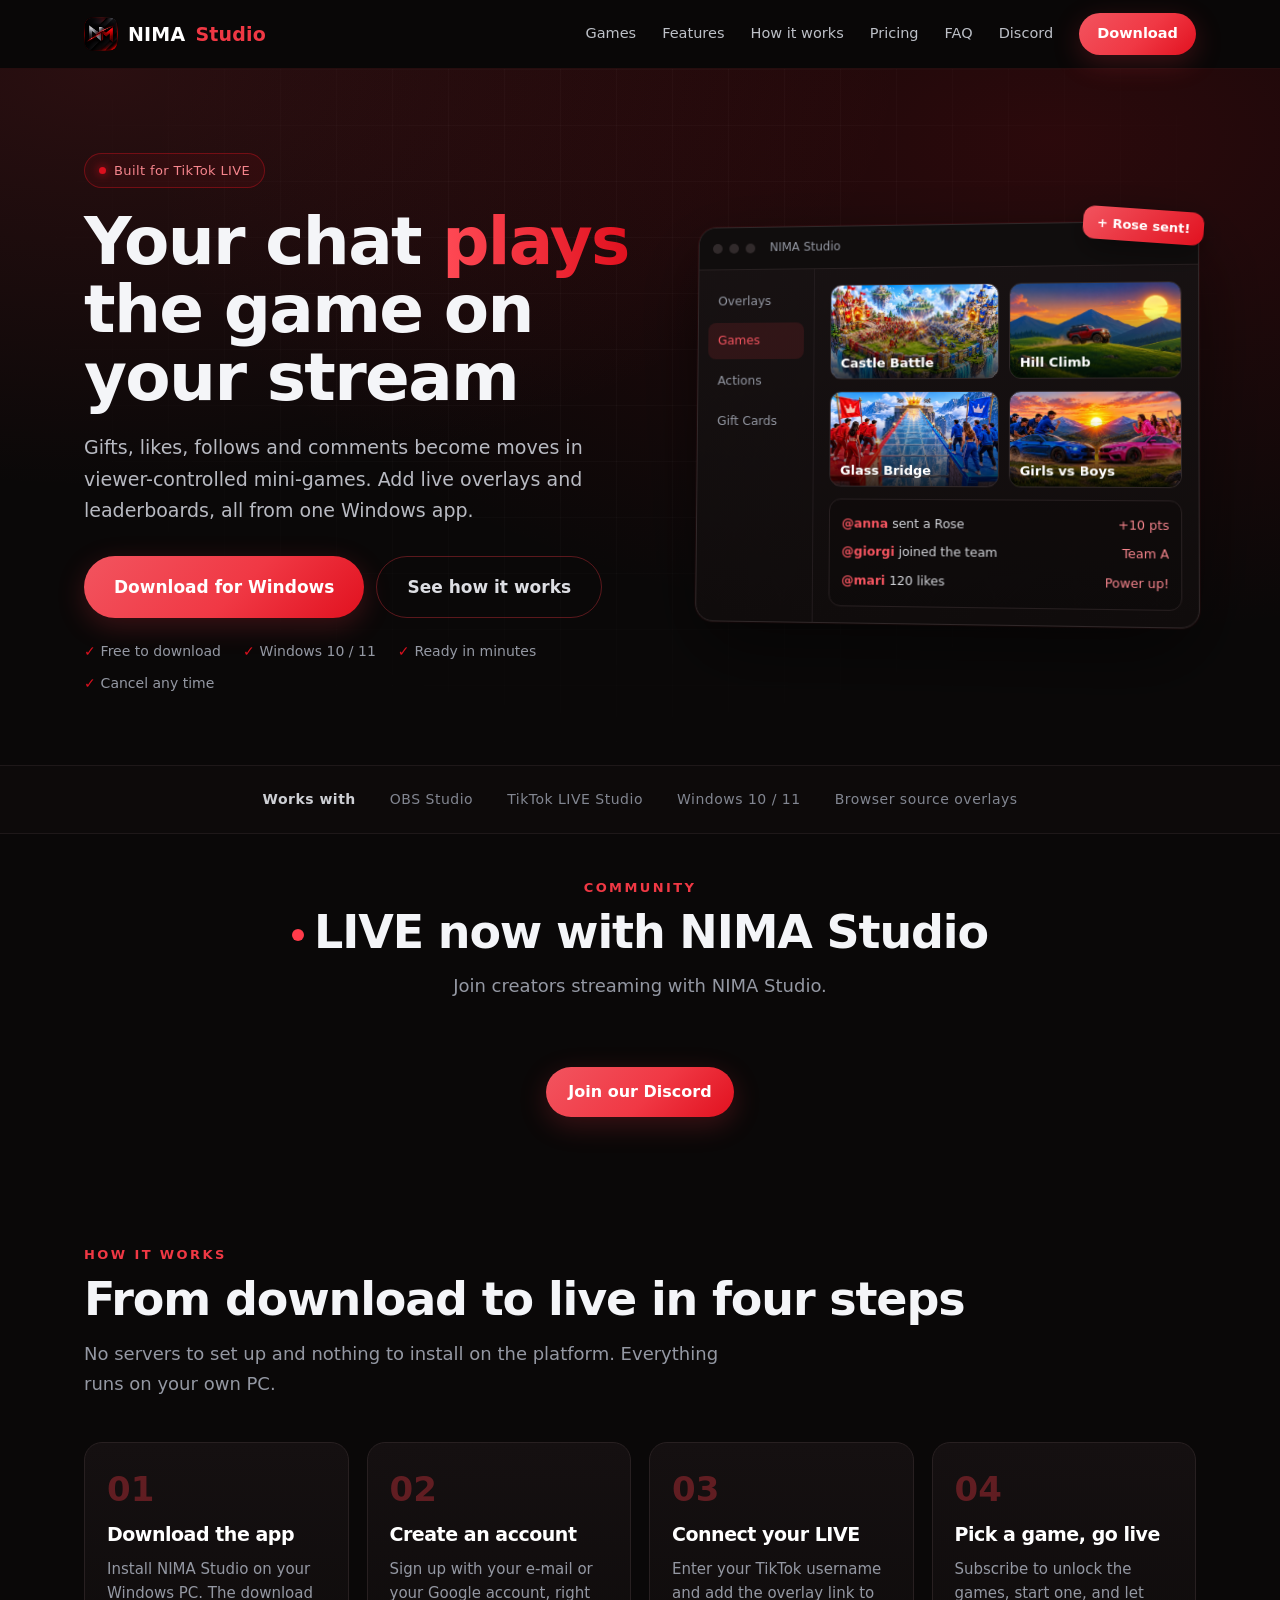
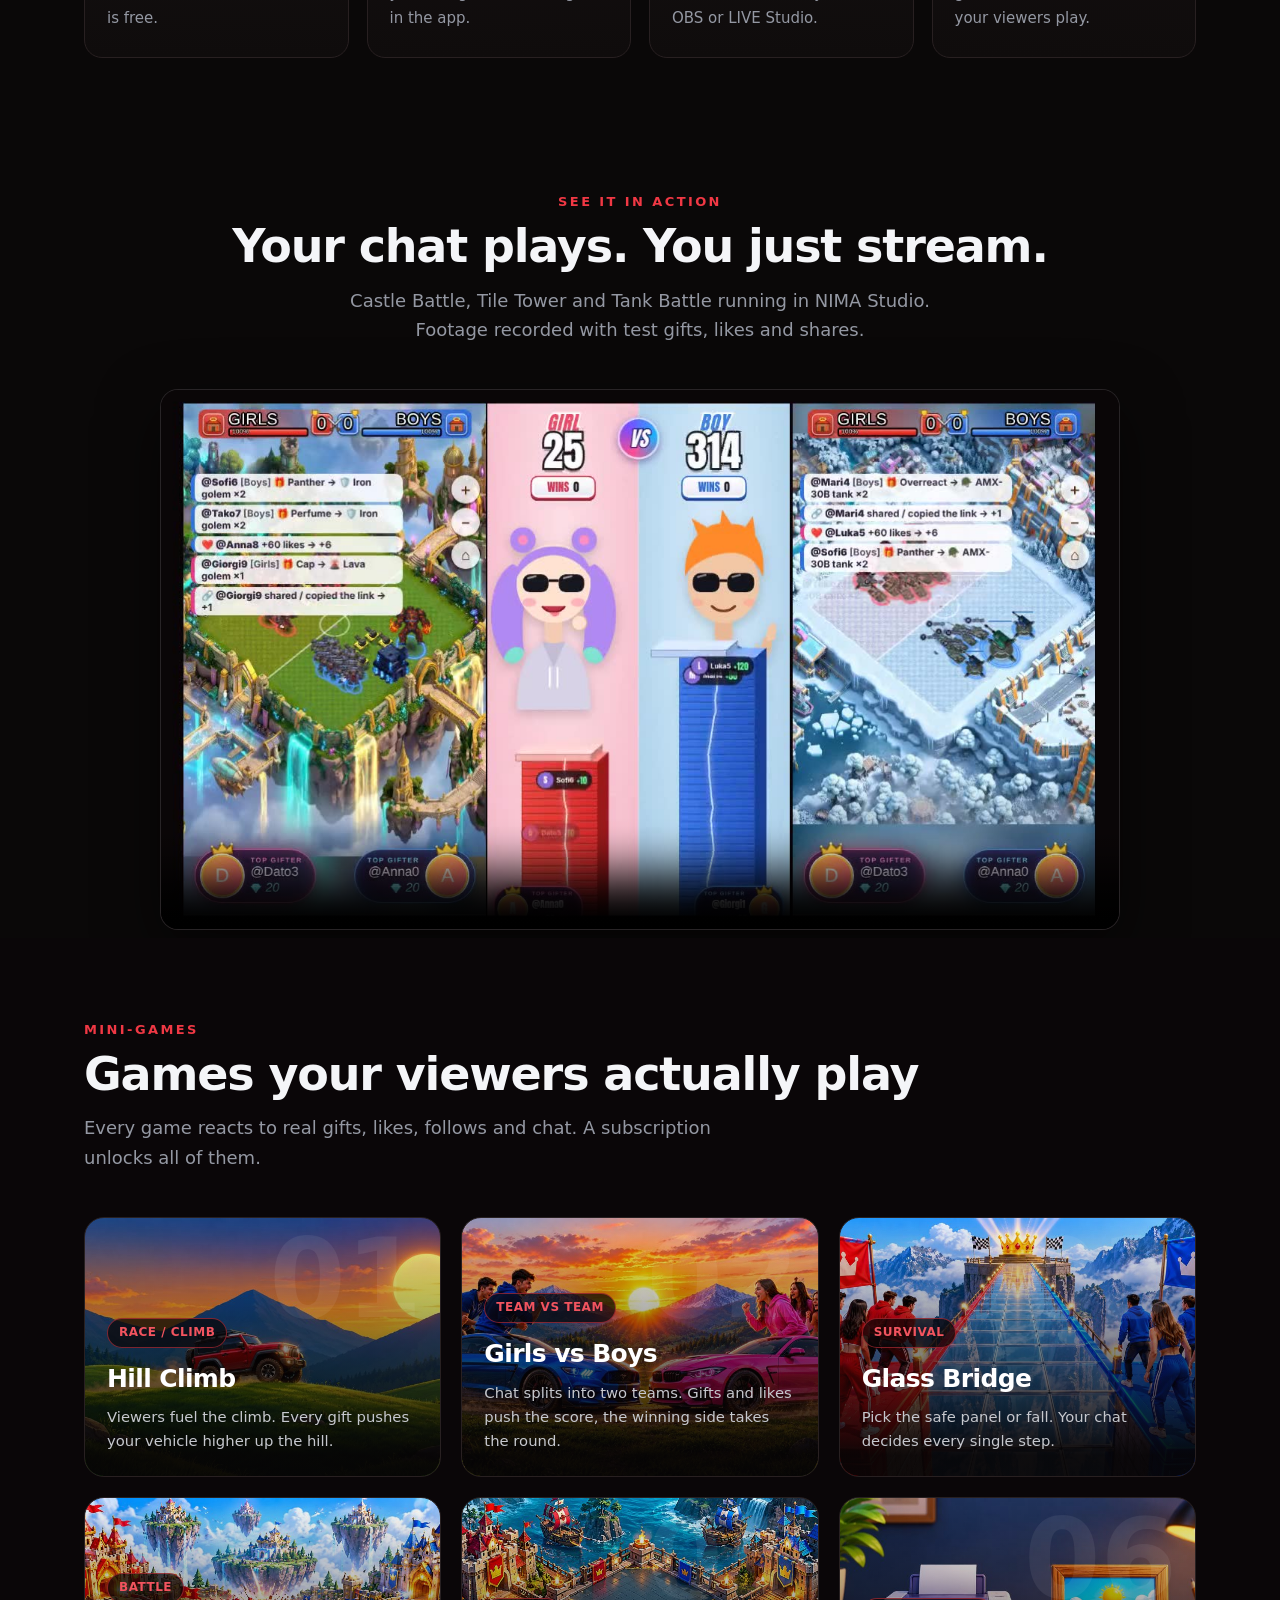
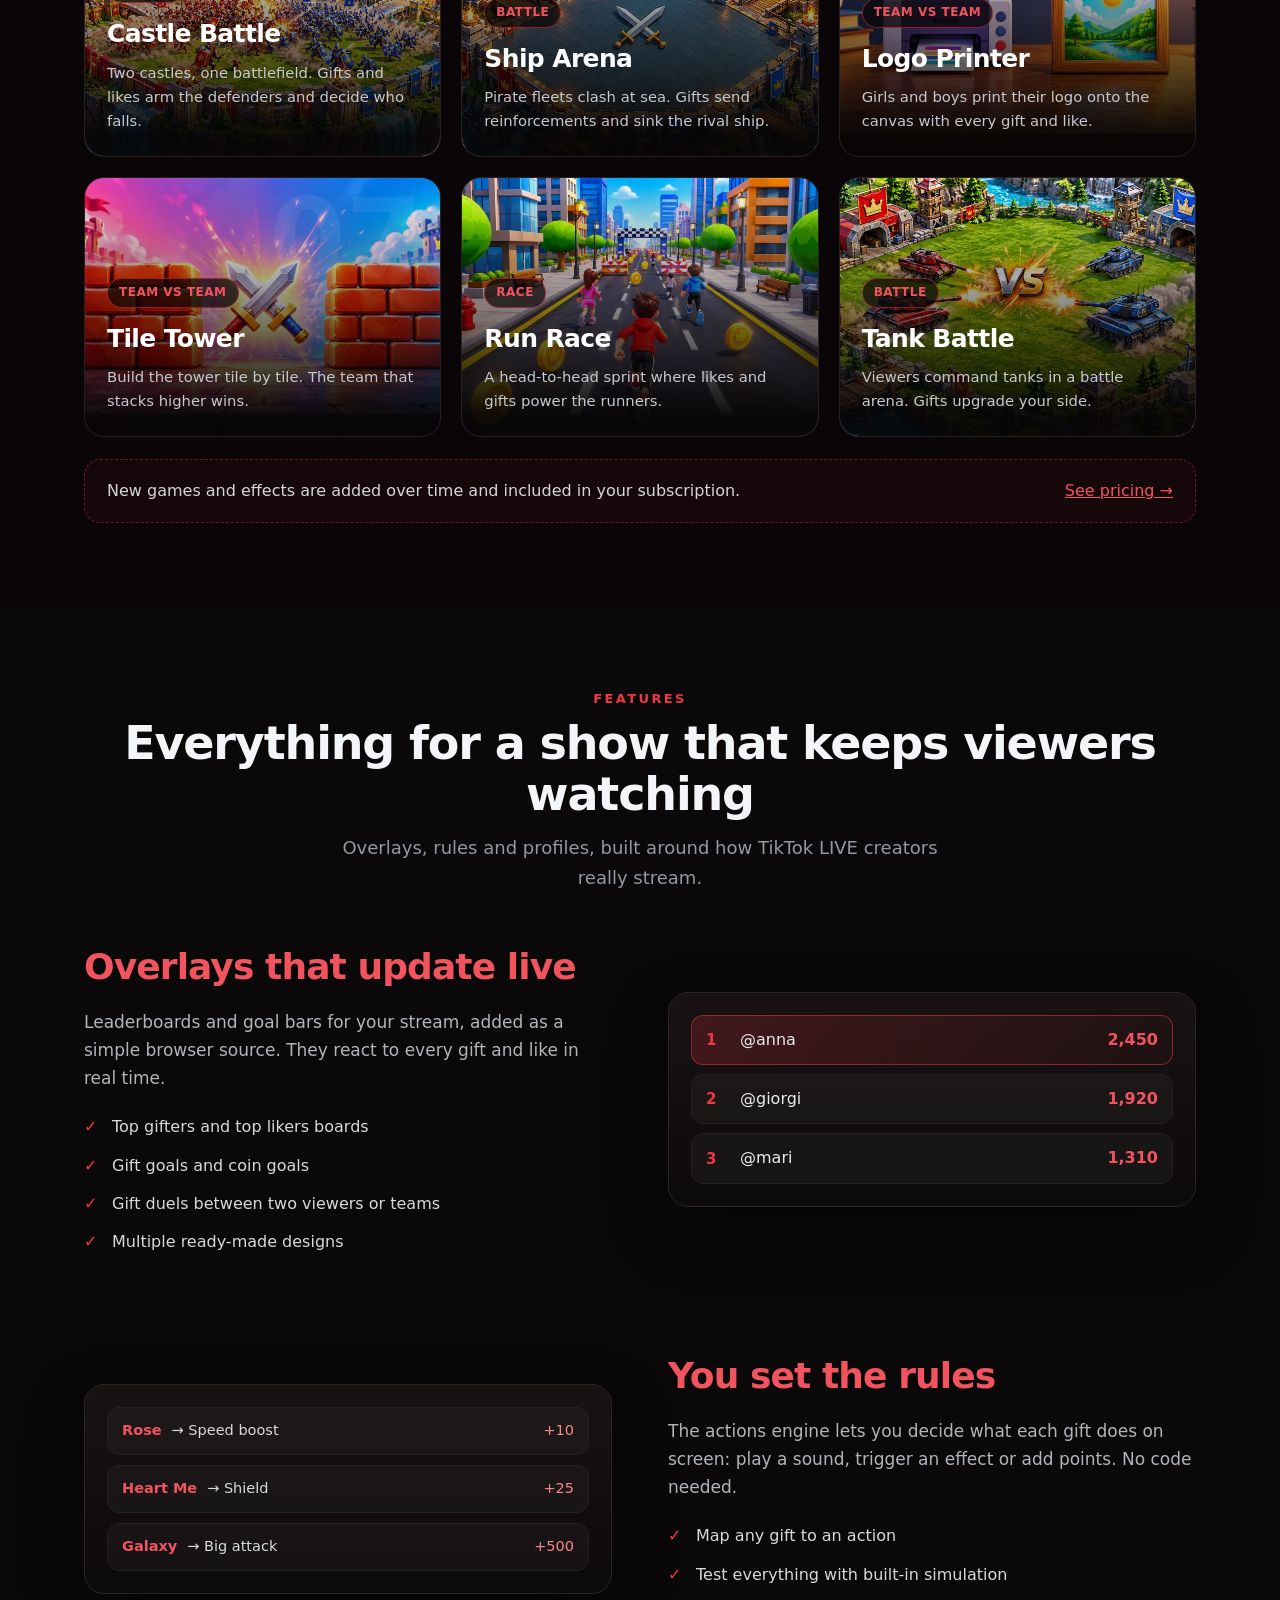
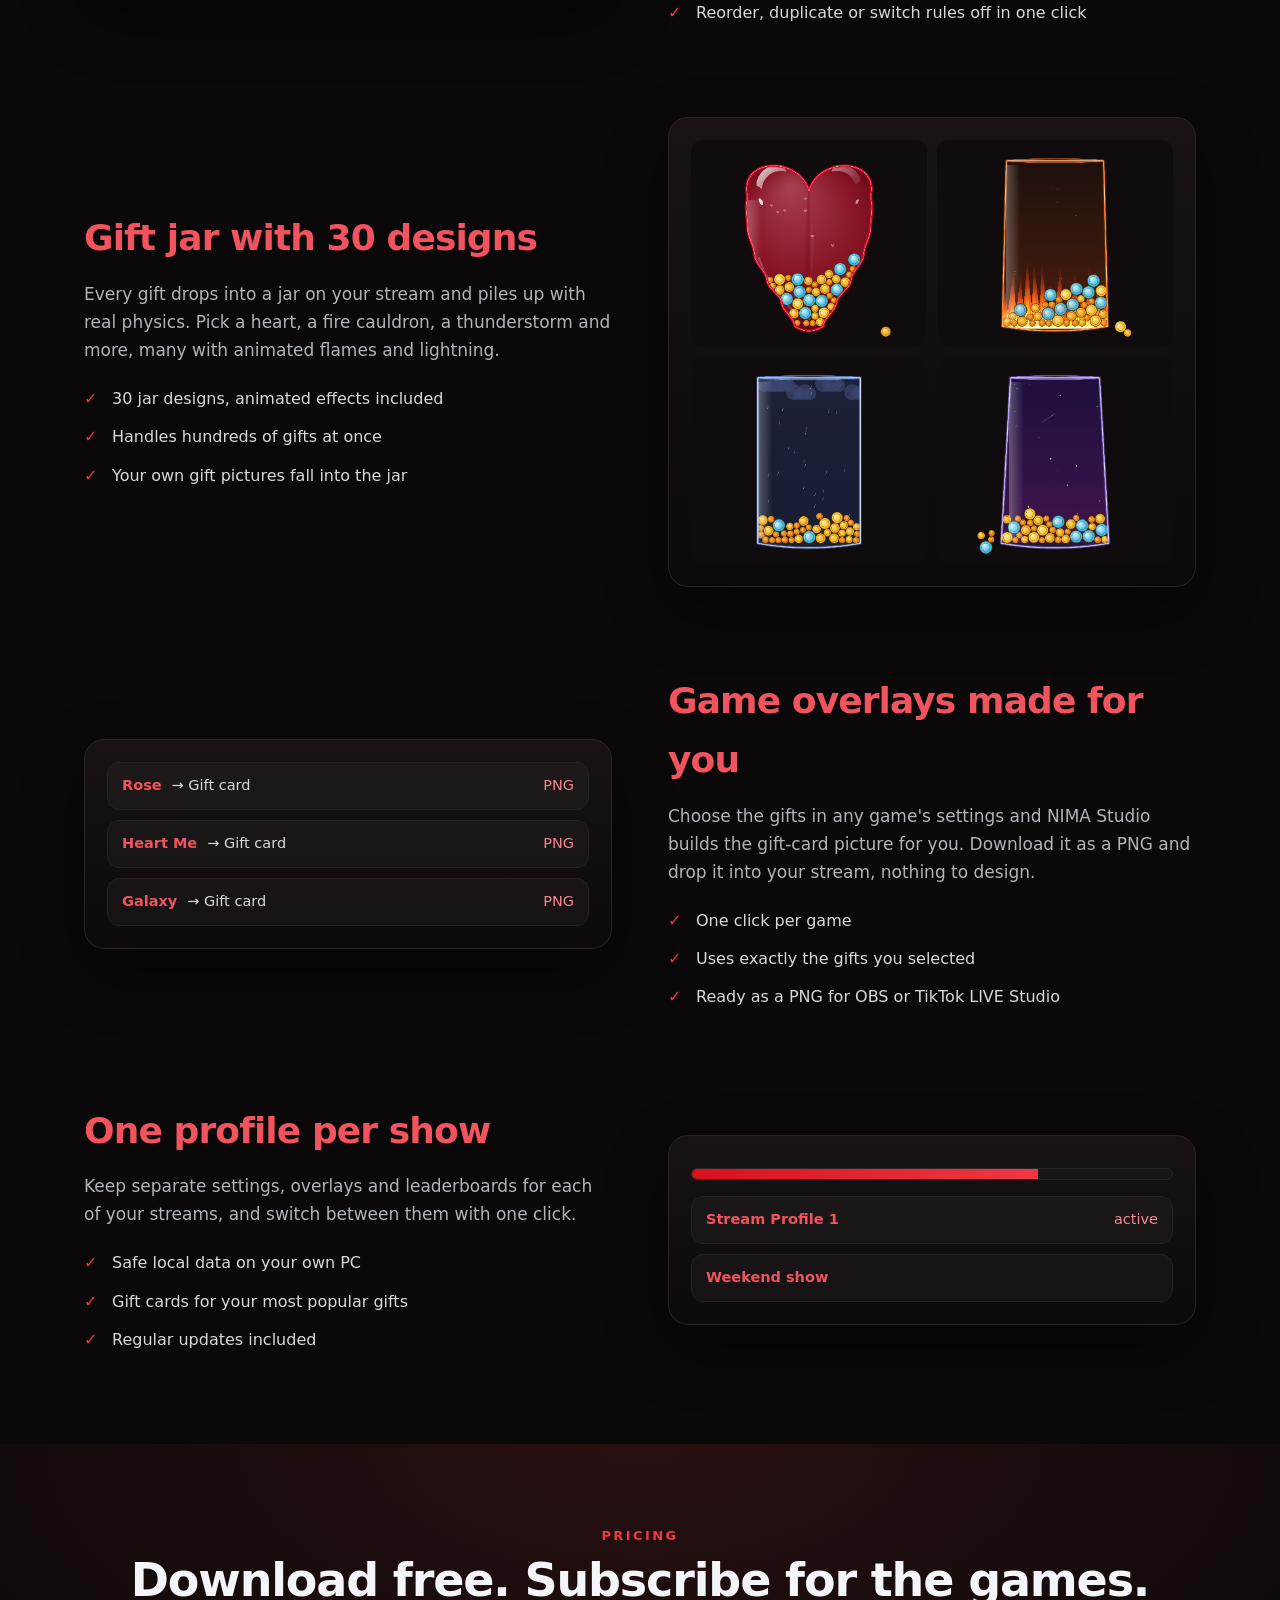
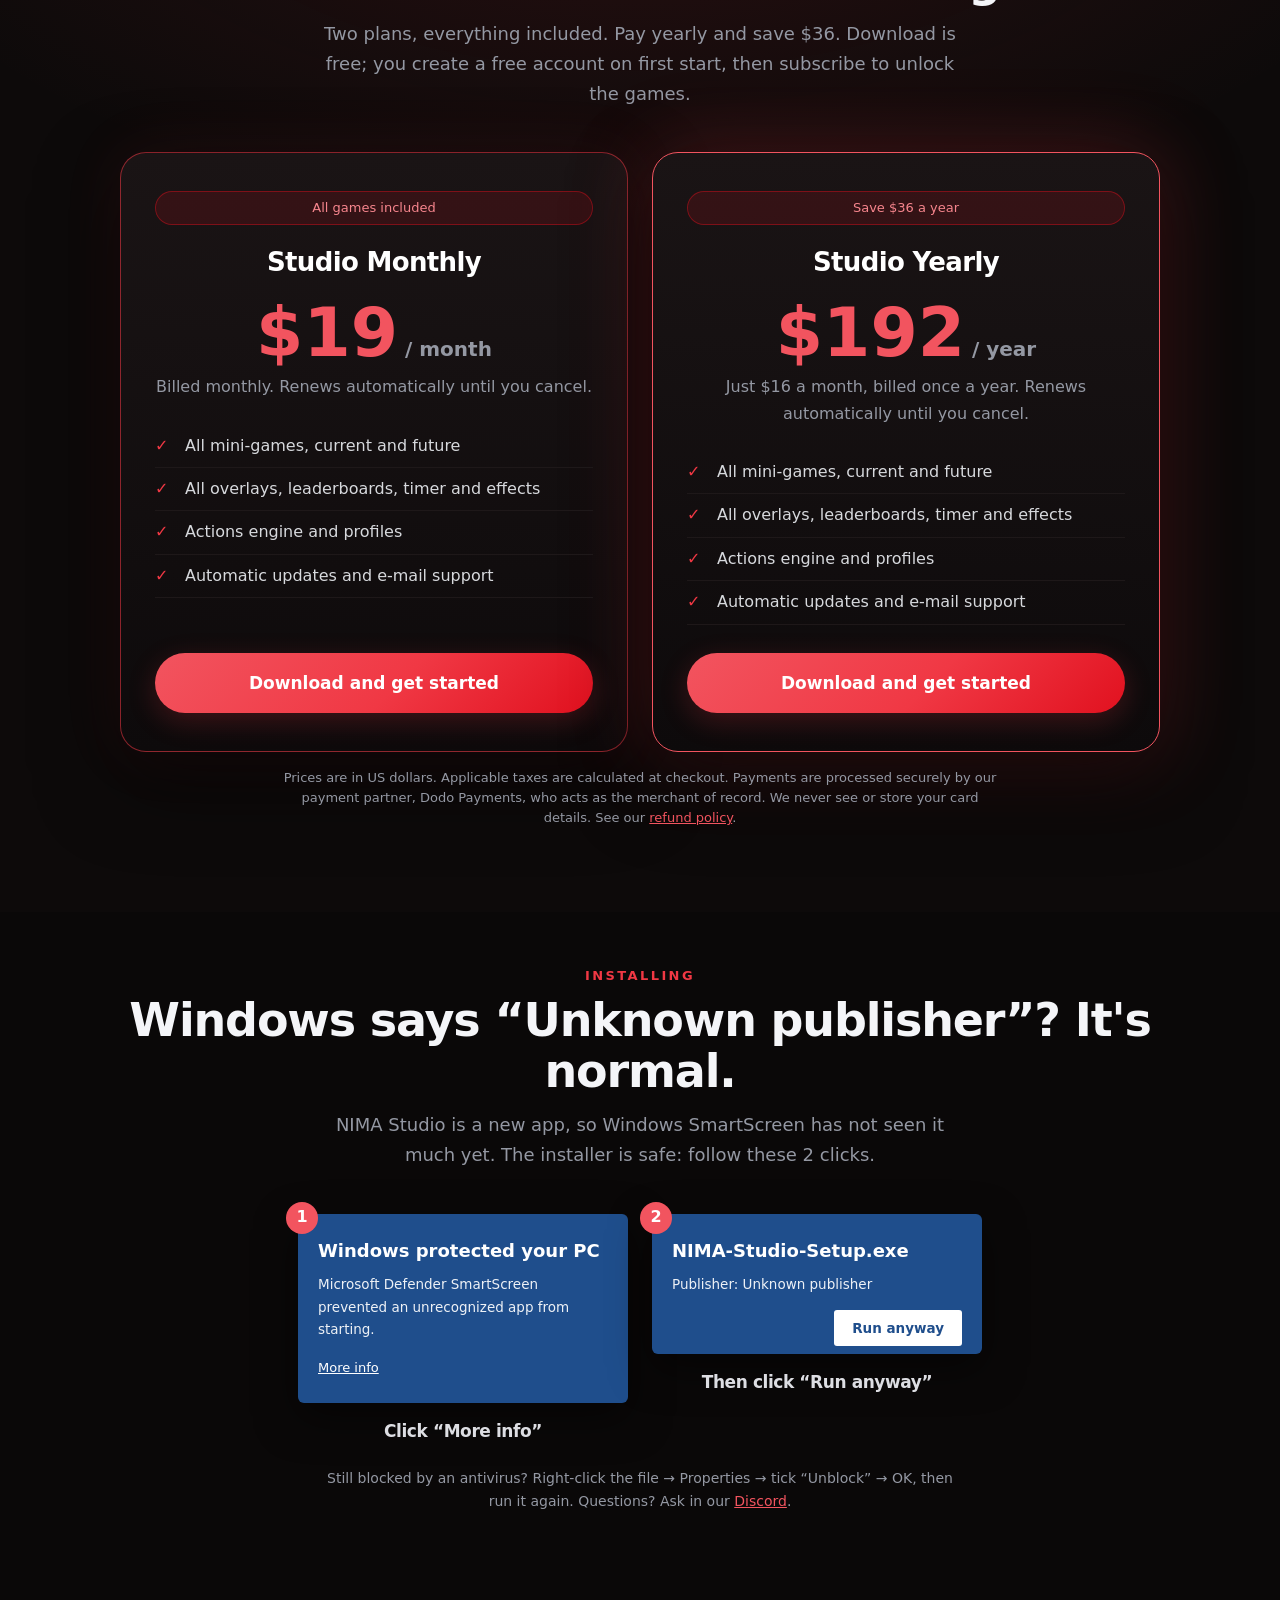
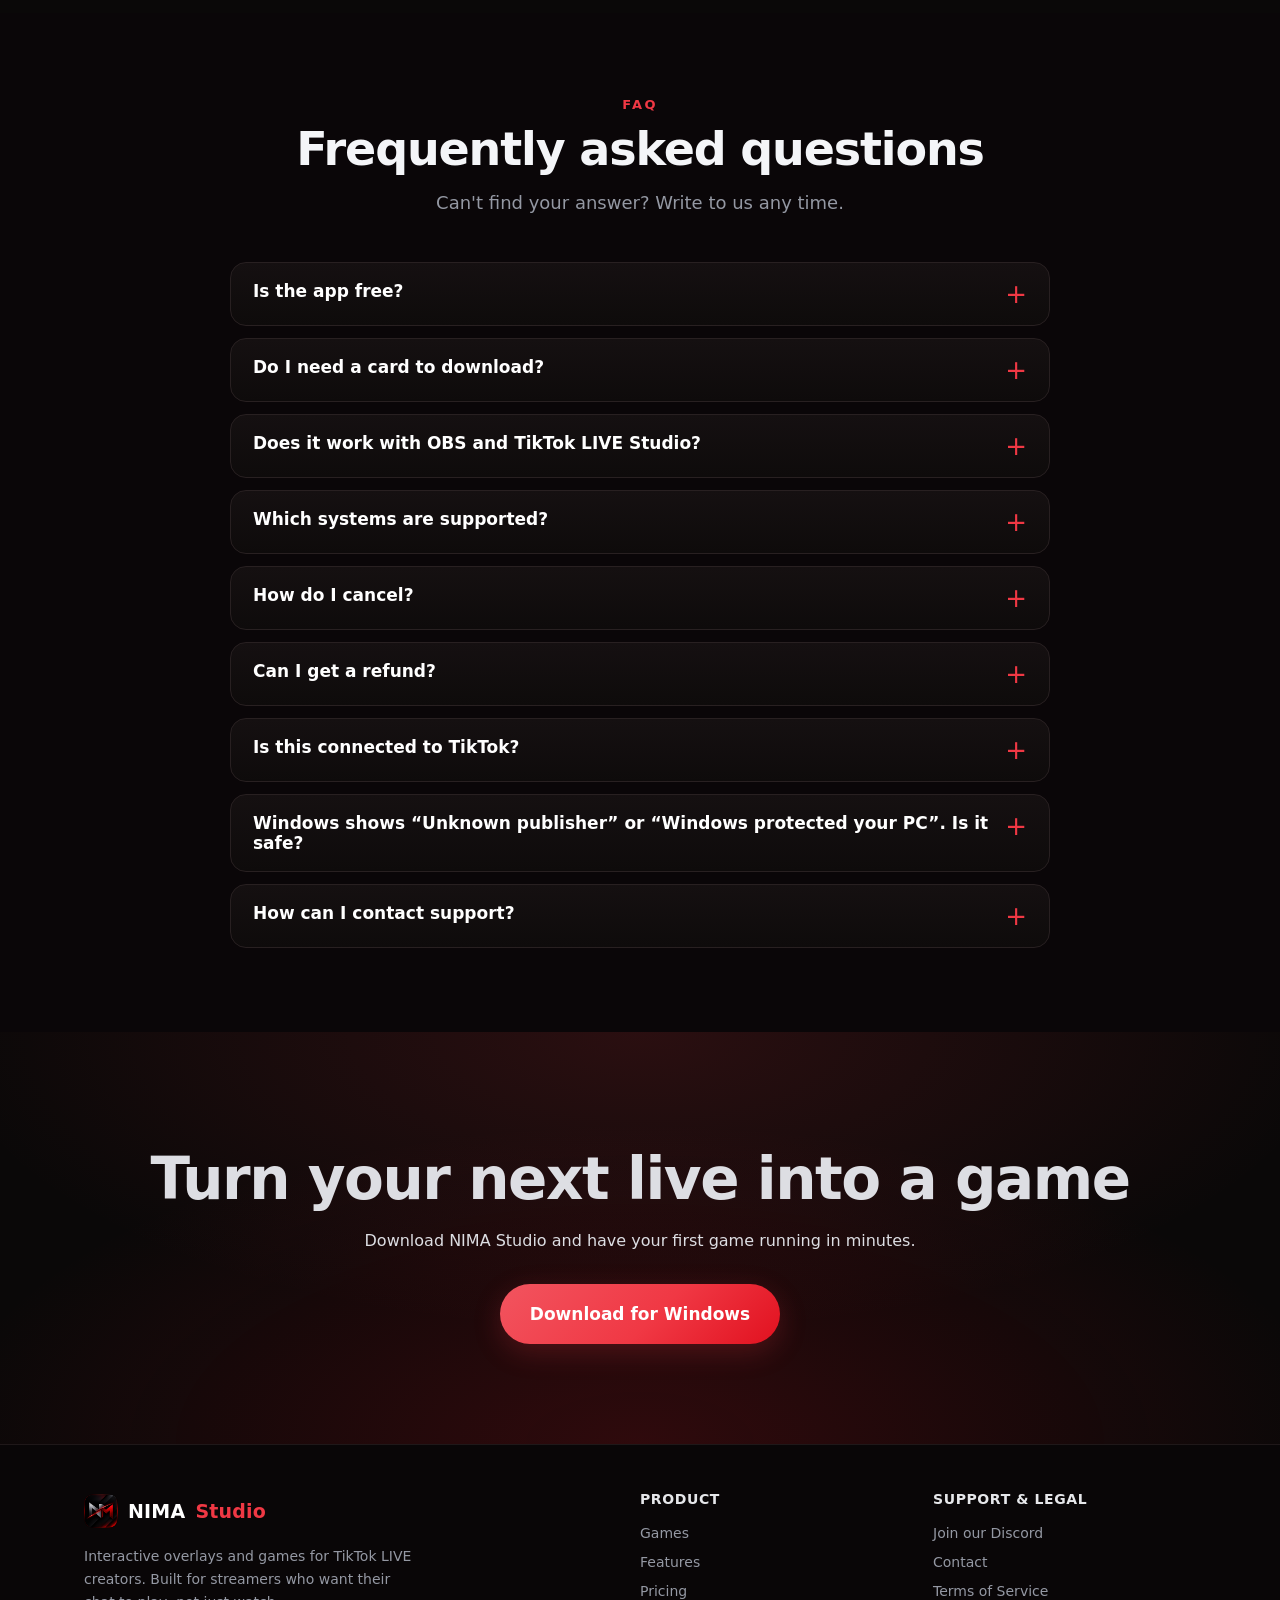
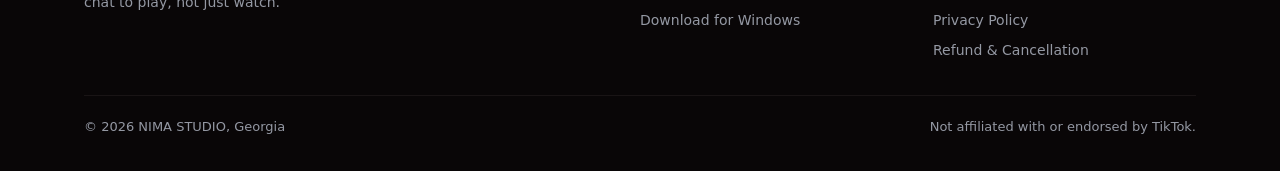
==== commit 87af927a: "Update Discord invite and Street Dash banner Co-Authored-By: Claude Sonnet 5.5 <noreply@anthropic.co" ====
--- a/index.html
+++ b/index.html
@@ -1,9 +1,9 @@
 <!doctype html><html lang="en"><head><meta charset="utf-8"><meta name="viewport" content="width=device-width,initial-scale=1"><title>NIMA Studio – Interactive games and overlays for TikTok LIVE</title><link rel="icon" type="image/png" sizes="32x32" href="img/favicon-32.png"><link rel="apple-touch-icon" href="img/apple-touch-icon.png"><meta property="og:image" content="https://nima-studio.live/img/logo.png"><meta name="description" content="NIMA Studio is a Windows app for TikTok LIVE creators: viewer-controlled mini-games, stream overlays and an actions engine. Free to download, $19 per month or $192 per year for the games."><meta property="og:type" content="website"><meta property="og:url" content="https://nima-studio.live/"><meta name="twitter:card" content="summary_large_image"><link rel="canonical" href="https://nima-studio.live/"><meta property="og:title" content="NIMA Studio – Interactive games for TikTok LIVE"><meta property="og:description" content="Your chat controls the game. Mini-games, overlays and actions for TikTok LIVE."><link rel="stylesheet" href="style.css"></head><body>
-<header class="top"><div class="wrap"><a class="brand" href="index.html"><img class="blogo" src="img/logo.png" alt="NIMA Studio">NIMA <b>Studio</b></a><nav><a href="index.html#games">Games</a><a href="index.html#features">Features</a><a href="index.html#how">How it works</a><a href="index.html#pricing">Pricing</a><a href="index.html#faq">FAQ</a><a href="https://discord.gg/Aeg2qDbS" target="_blank" rel="noopener">Discord</a><a class="cta" href="download/NIMA-Studio-Setup.exe" download>Download</a></nav></div></header>
+<header class="top"><div class="wrap"><a class="brand" href="index.html"><img class="blogo" src="img/logo.png" alt="NIMA Studio">NIMA <b>Studio</b></a><nav><a href="index.html#games">Games</a><a href="index.html#features">Features</a><a href="index.html#how">How it works</a><a href="index.html#pricing">Pricing</a><a href="index.html#faq">FAQ</a><a href="https://discord.gg/qyWZeTb5Fz" target="_blank" rel="noopener">Discord</a><a class="cta" href="download/NIMA-Studio-Setup.exe" download>Download</a></nav></div></header>
 <div class="hero"><div class="wrap"><div><span class="eyebrow">Built for TikTok LIVE</span><h1>Your chat <em>plays</em> the game on your stream</h1><p class="lead">Gifts, likes, follows and comments become moves in viewer-controlled mini-games. Add live overlays and leaderboards, all from one Windows app.</p><div class="ctas"><a class="btn lg" href="download/NIMA-Studio-Setup.exe" download>Download for Windows</a><a class="btn ghost lg" href="#how">See how it works</a></div><div class="trust"><span>Free to download</span><span>Windows 10 / 11</span><span>Ready in minutes</span><span>Cancel any time</span></div></div>
 <div style="position:relative"><span class="float">+ Rose sent!</span><div class="mock"><div class="bar"><b></b><b></b><b></b><span>NIMA Studio</span></div><div class="body"><div class="side"><div>Overlays</div><div class="on">Games</div><div>Actions</div><div>Gift Cards</div></div><div class="main"><div class="row"><div class="g" style="background-image:url(img/card_castle.jpg)"><span>Castle Battle</span></div><div class="g" style="background-image:url(img/card_hill.jpg)"><span>Hill Climb</span></div></div><div class="row"><div class="g" style="background-image:url(img/card_glass.jpg)"><span>Glass Bridge</span></div><div class="g" style="background-image:url(img/card_gvb.jpg)"><span>Girls vs Boys</span></div></div><div class="feed"><p><span><b>@anna</b> sent a Rose</span><em>+10 pts</em></p><p><span><b>@giorgi</b> joined the team</span><em>Team A</em></p><p><span><b>@mari</b> 120 likes</span><em>Power up!</em></p></div></div></div></div></div></div></div>
 <div class="strip"><div class="wrap"><b>Works with</b><span>OBS Studio</span><span>TikTok LIVE Studio</span><span>Windows 10 / 11</span><span>Browser source overlays</span></div></div>
-<section id="live" style="padding:46px 0"><div class="wrap center"><div class="kick">Community</div><h2><span class="ldot"></span>LIVE now with NIMA Studio</h2><p class="sub" id="liveSum">Checking who is streaming…</p><div class="lvlist" id="liveList"></div><a class="btn" href="https://discord.gg/Aeg2qDbS" target="_blank" rel="noopener" style="margin-top:22px">Join our Discord</a></div></section>
+<section id="live" style="padding:46px 0"><div class="wrap center"><div class="kick">Community</div><h2><span class="ldot"></span>LIVE now with NIMA Studio</h2><p class="sub" id="liveSum">Checking who is streaming…</p><div class="lvlist" id="liveList"></div><a class="btn" href="https://discord.gg/qyWZeTb5Fz" target="_blank" rel="noopener" style="margin-top:22px">Join our Discord</a></div></section>
 <script>(function(){var A='https://nima-api.netlify.app/api/live',S=document.getElementById('liveSum'),L=document.getElementById('liveList');function esc(t){return String(t).replace(/[&<>"]/g,function(c){return{'&':'&amp;','<':'&lt;','>':'&gt;','"':'&quot;'}[c]})}
 function load(){fetch(A).then(function(r){return r.json()}).then(function(j){if(!j||!j.ok)throw 0;var n=j.count;S.textContent=n?(n+(n==1?' streamer is':' streamers are')+' LIVE right now · '+j.viewers.toLocaleString()+' viewers watching'):'Nobody is live at this moment. Be the first!';L.innerHTML=j.streamers.map(function(s){return '<a class="lv" target="_blank" rel="noopener" href="https://www.tiktok.com/@'+encodeURIComponent(s.name)+'/live"><b>@'+esc(s.name)+'</b><span><i></i>'+s.viewers.toLocaleString()+' watching</span><em>Watch LIVE →</em></a>'}).join('')}).catch(function(){S.textContent='Join creators streaming with NIMA Studio.';L.innerHTML=''})}
 load();setInterval(load,60000)})();</script>
@@ -23,7 +23,7 @@
 <section id="smartscreen" style="padding:56px 0"><div class="wrap center"><div class="kick">Installing</div><h2>Windows says “Unknown publisher”? It's normal.</h2><p class="sub">NIMA Studio is a new app, so Windows SmartScreen has not seen it much yet. The installer is safe: follow these 2 clicks.</p>
 <div class="ssg"><div class="ssb"><div class="ssn">1</div><div class="ssw"><b>Windows protected your PC</b><p>Microsoft Defender SmartScreen prevented an unrecognized app from starting.</p><span class="ssl">More info</span></div><h3>Click “More info”</h3></div>
 <div class="ssb"><div class="ssn">2</div><div class="ssw"><b>NIMA-Studio-Setup.exe</b><p>Publisher: Unknown publisher</p><span class="ssbtn">Run anyway</span></div><h3>Then click “Run anyway”</h3></div></div>
-<p class="sub" style="font-size:14px;margin-top:22px">Still blocked by an antivirus? Right-click the file → Properties → tick “Unblock” → OK, then run it again. Questions? Ask in our <a href="https://discord.gg/Aeg2qDbS" target="_blank" rel="noopener">Discord</a>.</p></div></section>
+<p class="sub" style="font-size:14px;margin-top:22px">Still blocked by an antivirus? Right-click the file → Properties → tick “Unblock” → OK, then run it again. Questions? Ask in our <a href="https://discord.gg/qyWZeTb5Fz" target="_blank" rel="noopener">Discord</a>.</p></div></section>
 <section id="faq" style="background:#0a0608"><div class="wrap"><div class="center"><div class="kick">FAQ</div><h2>Frequently asked questions</h2><p class="sub">Can't find your answer? Write to us any time.</p></div><div class="faq">
 <details><summary>Is the app free?</summary><p>Downloading and installing NIMA Studio is free. The games unlock with a subscription: $19 per month, or $192 per year (just $16 a month).</p></details>
 <details><summary>Do I need a card to download?</summary><p>No. You only enter payment details when you decide to subscribe.</p></details>
@@ -33,7 +33,7 @@
 <details><summary>Can I get a refund?</summary><p>Yes, within 7 days of your first payment, as described in our refund policy.</p></details>
 <details><summary>Is this connected to TikTok?</summary><p>NIMA Studio is an independent product and is not affiliated with or endorsed by TikTok.</p></details>
 <details><summary>Windows shows “Unknown publisher” or “Windows protected your PC”. Is it safe?</summary><p>Yes. The app is new and not yet widely downloaded, so SmartScreen shows this for every new program. Click <b>More info</b>, then <b>Run anyway</b>.</p></details>
-<details><summary>How can I contact support?</summary><p>E-mail us at <a href="mailto:nchubabria5@gmail.com">nchubabria5@gmail.com</a> or use the <a href="contact.html">contact page</a>, or ask in our <a href="https://discord.gg/Aeg2qDbS" target="_blank" rel="noopener">Discord community</a>.</p></details>
+<details><summary>How can I contact support?</summary><p>E-mail us at <a href="mailto:nchubabria5@gmail.com">nchubabria5@gmail.com</a> or use the <a href="contact.html">contact page</a>, or ask in our <a href="https://discord.gg/qyWZeTb5Fz" target="_blank" rel="noopener">Discord community</a>.</p></details>
 </div></div></section>
 <div class="final"><div class="wrap"><h2>Turn your next live into a game</h2><p class="sub">Download NIMA Studio and have your first game running in minutes.</p><a class="btn lg" href="download/NIMA-Studio-Setup.exe" download>Download for Windows</a></div></div>
-<footer><div class="wrap"><div class="cols"><div><a class="brand" href="index.html"><img class="blogo" src="img/logo.png" alt="NIMA Studio">NIMA <b>Studio</b></a><p style="max-width:340px;margin:14px 0 0">Interactive overlays and games for TikTok LIVE creators. Built for streamers who want their chat to play, not just watch.</p></div><div><h4>Product</h4><a href="index.html#games">Games</a><a href="index.html#features">Features</a><a href="index.html#pricing">Pricing</a><a href="download/NIMA-Studio-Setup.exe" download>Download for Windows</a></div><div><h4>Support &amp; legal</h4><a href="https://discord.gg/Aeg2qDbS" target="_blank" rel="noopener">Join our Discord</a><a href="contact.html">Contact</a><a href="terms.html">Terms of Service</a><a href="privacy.html">Privacy Policy</a><a href="refund.html">Refund &amp; Cancellation</a></div></div><div class="legal"><span>© 2026 NIMA STUDIO, Georgia</span><span>Not affiliated with or endorsed by TikTok.</span></div></div></footer></body></html>+<footer><div class="wrap"><div class="cols"><div><a class="brand" href="index.html"><img class="blogo" src="img/logo.png" alt="NIMA Studio">NIMA <b>Studio</b></a><p style="max-width:340px;margin:14px 0 0">Interactive overlays and games for TikTok LIVE creators. Built for streamers who want their chat to play, not just watch.</p></div><div><h4>Product</h4><a href="index.html#games">Games</a><a href="index.html#features">Features</a><a href="index.html#pricing">Pricing</a><a href="download/NIMA-Studio-Setup.exe" download>Download for Windows</a></div><div><h4>Support &amp; legal</h4><a href="https://discord.gg/qyWZeTb5Fz" target="_blank" rel="noopener">Join our Discord</a><a href="contact.html">Contact</a><a href="terms.html">Terms of Service</a><a href="privacy.html">Privacy Policy</a><a href="refund.html">Refund &amp; Cancellation</a></div></div><div class="legal"><span>© 2026 NIMA STUDIO, Georgia</span><span>Not affiliated with or endorsed by TikTok.</span></div></div></footer></body></html>
